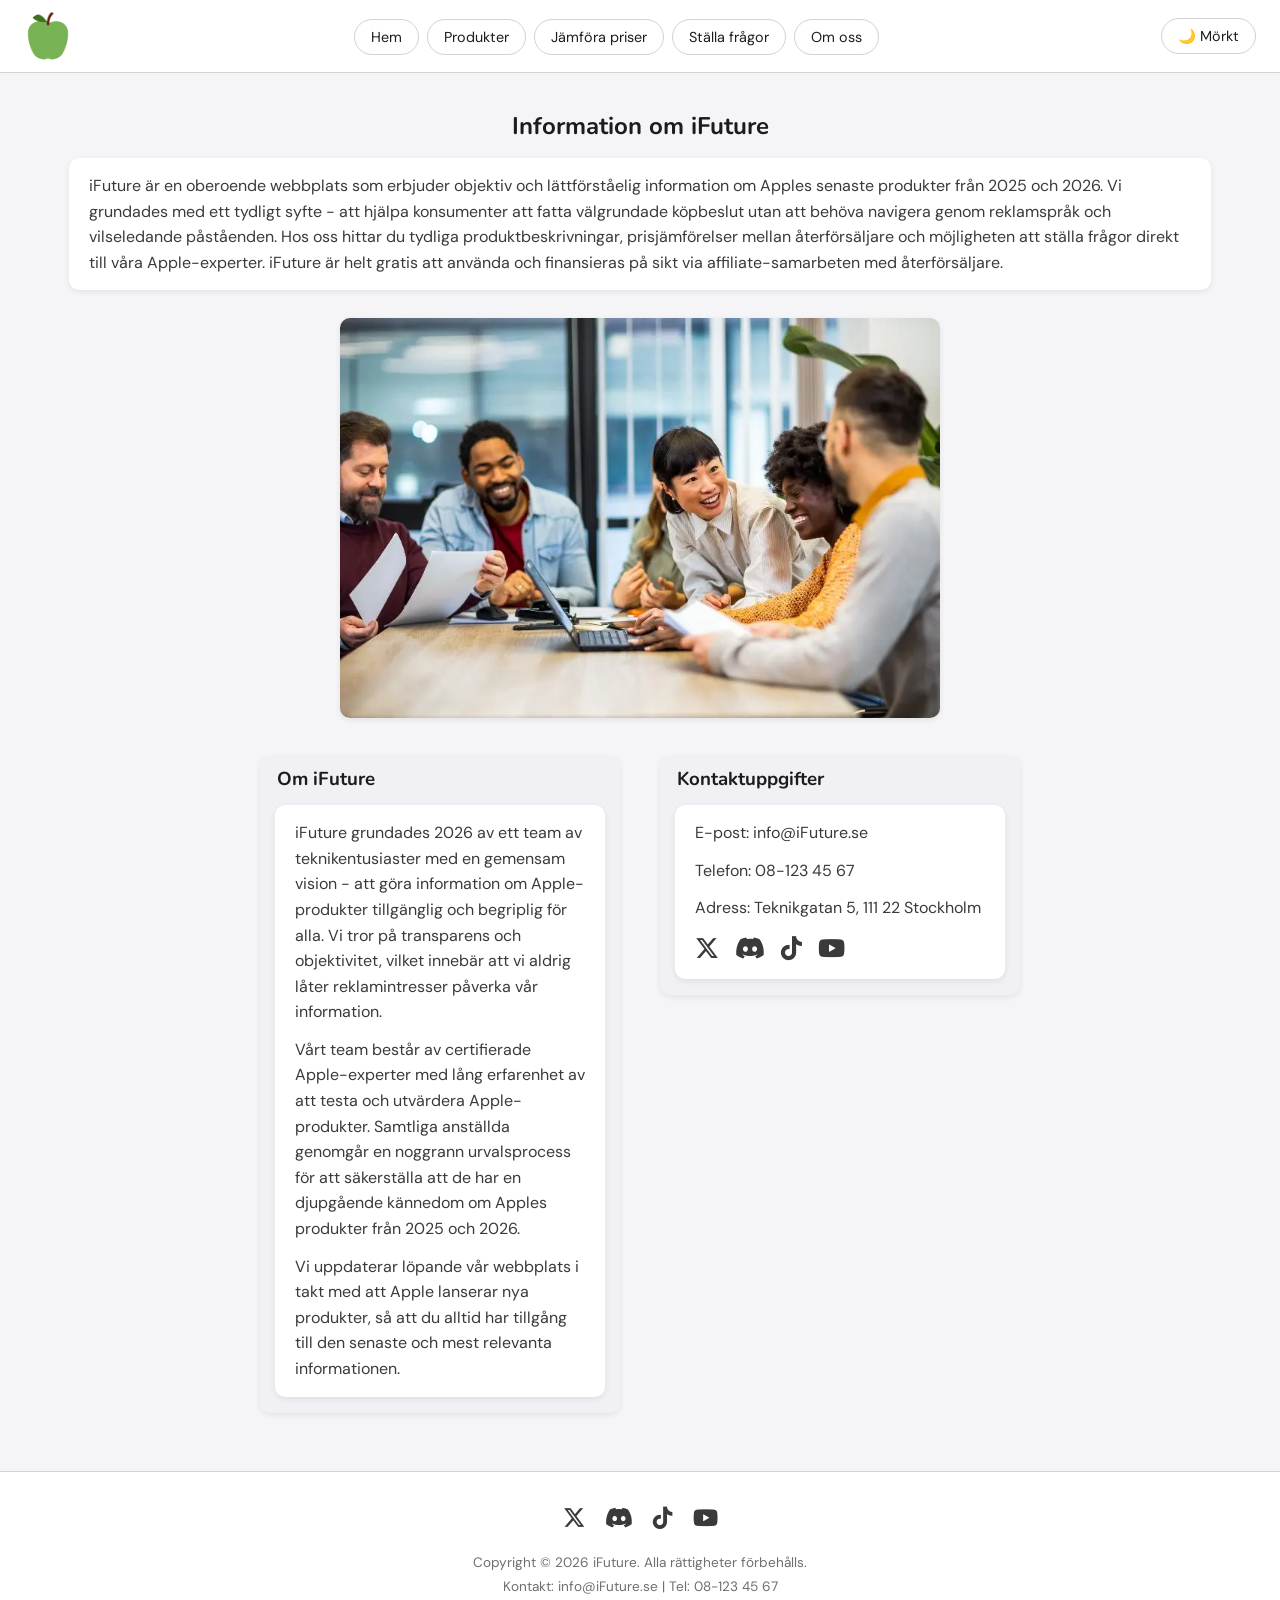
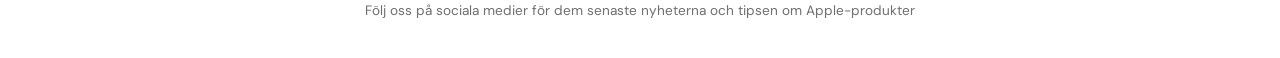
==== about_us.html @ fe4b855a "Add files via upload" ====
<!DOCTYPE html>
<html lang="sv">

<head>
    <!-- Dokumentets teckenkodning -->
    <meta charset="UTF-8">
    <!-- Gör sidan responsiv på olika skärmstorlekar -->
    <meta name="viewport" content="width=device-width, initial-scale=1.0">
    <!-- Titel på webbsidan som visas i webbläsarfliken -->
    <title>Om oss - iFuture</title>
    <!-- Favicon: En liten ikon i webbläsarfliken -->
    <link rel="icon" type="images/x-icon" href="images/profile.png">
    <!-- Google Fonts: Inter, Roboto och Montserrat -->
    <link
        href="https://fonts.googleapis.com/css2?family=Nunito:wght@600;700&family=DM+Sans:wght@400;500;600&display=swap"
        rel="stylesheet">
    <!-- Font Awesome: Ikoner för sociala medier -->
    <link rel="stylesheet" href="https://cdnjs.cloudflare.com/ajax/libs/font-awesome/6.5.0/css/all.min.css">
    <!-- Kopplar in CSS-stilfilen -->
    <link rel="stylesheet" href="css/style.css">
</head>

<body>
    <header>
        <!-- Logotypen är klickbar och leder till startsidan -->
        <a href="index.html" class="logo">
            <img src="images/profile.png" alt="iFuture logotyp - gå till startsidan" width="225" height="225">
        </a>
        <!-- En knapp som tillåter att man kan kan ändra temat på webbsidan från mörk till ljust och tvärtom -->
        <button class="change_color" aria-label="Byt till mörk läge">
            🌙 Mörkt
        </button>
        <!-- Navigationsmeny med länkar till andra webbsidor samt en hamburgermeny för mobilskärmen -->
        <button class="hamburger" aria-label="Öppna meny" aria-expanded="false" aria-controls="nav-menu">
            <span class="hamburger-bar"></span>
            <span class="hamburger-bar"></span>
            <span class="hamburger-bar"></span>
        </button>
        <div class="nav" id="nav-menu">
            <ul>
                <li><a href="index.html" class="button">Hem</a></li>
                <li><a href="products.html" class="button">Produkter</a></li>
                <li><a href="price_matching.html" class="button">Jämföra priser</a></li>
                <li><a href="questions.html" class="button">Ställa frågor</a></li>
                <li><a href="about_us.html" class="button">Om oss</a></li>
            </ul>
        </div>
    </header>
    <main>
        <!-- INFORMATION OM iFUTURE -->
        <section class="info-section">
            <div class="title_2">
                <h2>Information om iFuture</h2>
            </div>
            <div class="fact">
                <p>iFuture är en oberoende webbplats som erbjuder objektiv och lättförståelig information om Apples
                    senaste produkter från 2025 och 2026. Vi grundades med ett tydligt syfte - att hjälpa
                    konsumenter
                    att fatta välgrundade köpbeslut utan att behöva navigera genom reklamspråk och vilseledande
                    påståenden. Hos oss hittar du tydliga produktbeskrivningar, prisjämförelser mellan
                    återförsäljare
                    och möjligheten att ställa frågor direkt till våra Apple-experter. iFuture är helt gratis att
                    använda och finansieras på sikt via affiliate-samarbeten med återförsäljare.
                </p>
            </div>
        </section>

        <!-- BILD PÅ iFUTURE-TEAMET -->
        <section class="team-image-section">
            <img class="team-image" src="images/the_team.webp" alt="iFuture-teamet samlat på kontoret" width="800"
                height="533" loading="lazy" />
        </section>

        <!-- OM iFUTURE OCH KONTAKTUPPGIFTER -->
        <section class="about-contact-section">

            <!-- Om iFuture -->
            <div class="product-item">
                <div class="title_3">
                    <h3>Om iFuture</h3>
                </div>
                <div class="fact">
                    <p>iFuture grundades 2026 av ett team av teknikentusiaster med en gemensam vision - att göra
                        information om Apple-produkter tillgänglig och begriplig för alla. Vi tror på transparens
                        och objektivitet, vilket innebär att vi aldrig låter reklamintresser påverka vår
                        information.
                    </p>
                    <p>Vårt team består av certifierade Apple-experter med lång erfarenhet av att testa och
                        utvärdera Apple-produkter. Samtliga anställda genomgår en noggrann urvalsprocess för att
                        säkerställa att de har en djupgående kännedom om Apples produkter från 2025 och 2026.
                    </p>
                    <p>Vi uppdaterar löpande vår webbplats i takt med att Apple lanserar nya produkter, så att
                        du alltid har tillgång till den senaste och mest relevanta informationen.
                    </p>
                </div>
            </div>

            <!-- Kontaktuppgifter -->
            <div class="product-item">
                <div class="title_3">
                    <h3>Kontaktuppgifter</h3>
                </div>
                <div class="fact">
                    <p>E-post: info@iFuture.se</p>
                    <p>Telefon: 08-123 45 67</p>
                    <p>Adress: Teknikgatan 5, 111 22 Stockholm</p>
                    <!-- Sociala medier-ikoner via Font Awesome, implementeras i vecka 12 med CSS -->
                    <div class="social-icons">
                        <a href="https://x.com/?lang=sv" target="_blank" aria-label="iFuture på X"><i
                                class="fa-brands fa-x-twitter"></i></a>
                        <a href="https://discord.com" target="_blank" aria-label="iFuture på Discord"><i
                                class="fa-brands fa-discord"></i></a>
                        <a href="https://tiktok.com" target="_blank" aria-label="iFuture på TikTok"><i
                                class="fa-brands fa-tiktok"></i></a>
                        <a href="https://youtube.com" target="_blank" aria-label="iFuture på YouTube"><i
                                class="fa-brands fa-youtube"></i></a>
                    </div>
                </div>
            </div>
        </section>
    </main>

    <footer>
        <!-- Ikoner med länkar till IFutures sociala medier plattformar -->
        <div class="footer-social">
            <a href="https://x.com/?lang=sv" target="_blank" aria-label="iFuture på X"><i
                    class="fa-brands fa-x-twitter"></i></a>
            <a href="https://discord.com" target="_blank" aria-label="iFuture på Discord"><i
                    class="fa-brands fa-discord"></i></a>
            <a href="https://tiktok.com" target="_blank" aria-label="iFuture på TikTok"><i
                    class="fa-brands fa-tiktok"></i></a>
            <a href="https://youtube.com" target="_blank" aria-label="iFuture på YouTube"><i
                    class="fa-brands fa-youtube"></i></a>
        </div>
        <!-- Upphovsrättsstämpel och kontaktuppgifter -->
        <p>Copyright © 2026 iFuture. Alla rättigheter förbehålls.</p>
        <p>Kontakt: info@iFuture.se | Tel: 08-123 45 67</p>
        <p>Följ oss på sociala medier för dem senaste nyheterna och tipsen om Apple-produkter</p>
    </footer>

    <!-- Kopplar in JavaScriptet -->
    <script src="js/script.js"></script>
</body>

</html>
---- css/style.css ----
/* ============================================================
   iFuture – style.css
   Webbutveckling 1 | Vecka 12: CSS grunddesign

   TYPSNITT:
   - 'Nunito'  – displaytypsnitt för rubriker (h1–h3)
   - 'DM Sans' – brödtexttypsnitt för all övrig text

   FÄRGER (Apple.com-inspirerade):
   - #f5f5f7  Ljusgrå      – bakgrundsfärg för body och main
   - #ffffff  Vit           – kortbakgrunder, fakta-boxar och header
   - #f0f0f5  Ljusgrå      – alternativ yta för produktkort
   - #1c1c1e  Nästan svart  – primär textfärg
   - #3a3a3c  Mörkgrå       – sekundär textfärg
   - #6e6e73  Grå           – footer-text
   - #d2d2d7  Ljusgrå       – kantlinjer och avdelare
   - #0071e3  Apple-blå     – primärknapp och accentfärg
   ============================================================ */


/* ------------------------------------------------------------
   1. GRUNDSTILAR (Reset och Global)
   ------------------------------------------------------------ */

/* Nollställer alla element i alla webbläsare */
* {
    /* Tar bort standardmarginaler */
    margin: 0;
    /* Tar bort standardpadding */
    padding: 0;
    /* Gör att padding och border ingår i elementets totala bredd/höjd */
    box-sizing: border-box;
}

/* Grundstil för hela webbsidan */
body {
    /* Ljusgrå bakgrundsfärg – Apples standardbakgrund */
    background-color: #f5f5f7;
    /* Nästan svart textfärg */
    color: #1c1c1e;
    /* Brödtexttypsnitt för hela sidan */
    font-family: 'DM Sans', Arial, Helvetica, sans-serif;
}

/* Samtliga rubriker */
h1,
h2,
h3 {
    /* Displaytypsnitt för alla rubriker */
    font-family: 'Nunito', Arial, Helvetica, sans-serif;
}

/* Samtliga stycken */
p {
    /* Brödtexttypsnitt för stycken */
    font-family: 'DM Sans', Arial, Helvetica, sans-serif;
    /* Mörkgrå textfärg */
    color: #3a3a3c;
    /* Radavstånd för god läsbarhet */
    line-height: 1.6;
}

/* Listor – tar bort bullets globalt */
ul {
    /* Tar bort bullets på listor */
    list-style: none;
}

/* Samtliga bilder */
img {
    /* Bilden får aldrig vara bredare än sin behållare */
    max-width: 100%;
    /* Höjden anpassas automatiskt */
    height: auto;
    /* Tar bort oönskat mellanrum under bilder */
    display: block;
}

/* Samtliga länkar */
a {
    /* Mörkgrå textfärg på alla länkar som standard */
    color: #1c1c1e;
    /* Tar bort understrykning på länkar */
    text-decoration: none;
}


/* ------------------------------------------------------------
   2. HEADER
      En horisontell rad: logotyp till vänster,
      nav i mitten och mörkt-knapp till höger.
      Logotypen är klickbar och leder till startsidan.
      .name är dold via CSS men bevarad i HTML.
   ------------------------------------------------------------ */

/* Header-container – en horisontell rad */
header {
    /* Vit bakgrundsfärg */
    background-color: #ffffff;
    /* Subtil grå linje längst ner */
    border-bottom: 1px solid #d2d2d7;
    /* Flexbox för horisontell layout */
    display: flex;
    /* Logotyp till vänster, nav i mitten, knapp till höger */
    justify-content: space-between;
    /* Centrerar innehållet vertikalt */
    align-items: center;
    /* Inre utfyllnad runt hela headern */
    padding: 12px 24px;
}

/* Logotypen – klickbar länk till startsidan */
.logo {
    /* Tar bort länkstil */
    text-decoration: none;
    /* Flexbox för att centrera bilden vertikalt */
    display: flex;
    /* Centrerar vertikalt */
    align-items: center;
    /* Placering i flexbox där 1 innebär att logotypen kommer först */
    order: 1;
}

/* Logotypbilden */
.logo img {
    /* Fast bredd på logotypen */
    width: 48px;
    /* Fast höjd på logotypen */
    height: 48px;
    /* Gör logotypen rund */
    border-radius: 50%;
}

/* Döljer webbplatsnamnet "iFuture" – logotypen räcker */
.name {
    /* Döljer elementet helt utan att ta bort det från HTML */
    display: none;
}

/* Navigationsmeny med alla sidalänkar */
.nav {
    /* Brödtexttypsnitt */
    font-family: 'DM Sans', Arial, Helvetica, sans-serif;
    /* Placering i flexbox där navigationsmenyn kommer efter logotypen, alltså på andra platsen */
    order: 2;
}

/* Lista med navigationslänkar */
.nav ul {
    /* Flexbox för horisontell rad */
    display: flex;
    /* Radbrytning inaktiveras – alla knappar på samma rad */
    flex-wrap: nowrap;
    /* Centrerar länkarna */
    justify-content: center;
    /* Avstånd mellan länkarna */
    gap: 8px;
}

/* Enskilda navigationslänkar – Apple-stil pill-knappar */
.nav a.button {
    /* Brödtexttypsnitt */
    font-family: 'DM Sans', Arial, Helvetica, sans-serif;
    /* Textstorlek */
    font-size: 0.9rem;
    /* Mörkgrå textfärg */
    color: #1c1c1e;
    /* Genomskinlig bakgrund */
    background-color: transparent;
    /* Subtil grå kantlinje */
    border: 1px solid #d2d2d7;
    /* Pill-form */
    border-radius: 980px;
    /* Inre utfyllnad */
    padding: 8px 16px;
    /* Tar bort understrykning */
    text-decoration: none;
    /* Hindrar texten från att radbryta */
    white-space: nowrap;
}

/* Knapp för att byta mellan mörkt och ljust läge */
.change_color {
    /* Brödtexttypsnitt */
    font-family: 'DM Sans', Arial, Helvetica, sans-serif;
    /* Textstorlek */
    font-size: 0.9rem;
    /* Mörkgrå textfärg */
    color: #1c1c1e;
    /* Genomskinlig bakgrund */
    background-color: transparent;
    /* Subtil grå kantlinje */
    border: 1px solid #d2d2d7;
    /* Pill-form */
    border-radius: 980px;
    /* Inre utfyllnad */
    padding: 8px 16px;
    /* Markören ändras till en hand vid hover */
    cursor: pointer;
    /* Hindrar texten från att radbryta */
    white-space: nowrap;
    /* Flexbox-ordning där knappen placeras efter logotypen och navigationsmenyn, alltså på den tredje platsen */
    order: 3;
}


/* ------------------------------------------------------------
   3. MAIN – GEMENSAMMA SEKTIONSSTILAR
   ------------------------------------------------------------ */

/* Huvudinnehållet på alla sidor */
main {
    /* Maxbredd för innehållet */
    max-width: 1200px;
    /* Centrerar main-elementet horisontellt */
    margin: 0 auto;
    /* Inre utfyllnad runt innehållet */
    padding: 32px 24px 48px;
}

/* Sektionsrubrik (h2) */
.title_2 h2 {
    /* Displaytypsnitt */
    font-family: 'Nunito', Arial, Helvetica, sans-serif;
    /* Stor textstorlek */
    font-size: 1.5rem;
    /* Fetstil */
    font-weight: 700;
    /* Nästan svart textfärg */
    color: #1c1c1e;
    /* Centrerad rubrik */
    text-align: center;
    /* Avstånd ovanför rubriken */
    margin-top: 5px;
    /* Avstånd nedanför rubriken */
    margin-bottom: 16px;
}

/* Underrubrik för produktkategorier (h3 i .title_2) */
.title_2 h3 {
    /* Displaytypsnitt */
    font-family: 'Nunito', Arial, Helvetica, sans-serif;
    /* Textstorlek */
    font-size: 1.1rem;
    /* Halvfet stil */
    font-weight: 600;
    /* Mörkgrå textfärg */
    color: #3a3a3c;
    /* Centrerad underrubrik */
    text-align: center;
    /* Avstånd ovanför */
    margin-top: 20px;
    /* Avstånd nedanför */
    margin-bottom: 12px;
}

/* Horisontell avdelare */
.underline {
    /* En subtil grå linje */
    border-bottom: 1px solid #d2d2d7;
    /* Avstånd ovanför linjen */
    margin-top: 10px;
    /* Centrerar linjen */
    margin-left: auto;
    /* Centrerar linjen */
    margin-right: auto;
}

/* Korten i about-contact-sektionen tar lika mycket plats */
.about-contact-section .product-item {
    /* Varje kort tar lika stor del av bredden */
    flex: 1;
}

/* Länkar inuti faktaboxen */
.fact a {
    /* Tar bort standard-understrykningen från länkar */
    text-decoration: none;

    /* Sätter länkens färg till blå */
    color: #0071e3;

    /* Gör det möjligt att positionera pseudo-element relativt till länken */
    position: relative;
}

/* Skapar en animerad underline med ett pseudo-element */
.fact a::after {
    /* Krävs för att pseudo-elementet ska visas */
    content: "";

    /* Positionerar linjen i förhållande till länken */
    position: absolute;

    /* Startar från vänster kant */
    left: 0;

    /* Placerar linjen strax under texten */
    bottom: -2px;

    /* Gör linjen lika bred som texten */
    width: 100%;

    /* Bestämmer linjens tjocklek */
    height: 2px;

    /* Använder samma färg som texten */
    background-color: currentColor;

    /* Börjar med att linjen är osynlig (0 i bredd via skala) */
    transform: scaleX(0);

    /* Animerar förändringen av skalan */
    transition: transform 0.3s ease;

    /* Gör att animationen startar från vänster */
    transform-origin: left;
}

/* När användaren håller musen över länken */
.fact a:hover::after {
    /* Linjen växer till full bredd */
    transform: scaleX(1);
}

/* Tar bort understrykningsanimation från .btn-knappar inuti faktaboxar */
.fact a.btn::after {
    display: none;
}

/* Avstånd mellan stycken i faktaboxar */
.fact p+p {
    /* Avstånd ovanför varje stycke som följer efter ett annat */
    margin-top: 12px;
}

/* Länkar i faktaboxen i dark mode */
body.dark-mode .fact a {
    /* Ändrar färgen till ljusare blå för bättre kontrast */
    color: #4da3ff;
}

/* Fakta-box – informationstext på startsidan */
.fact {
    /* Brödtexttypsnitt */
    font-family: 'DM Sans', Arial, Helvetica, sans-serif;
    /* Mörkgrå textfärg */
    color: #3a3a3c;
    /* Yttre marginal */
    margin: 5px;
    /* Rundade hörn */
    border-radius: 10px;
    /* Inre utfyllnad */
    padding: 15px 20px;
    /* Vit bakgrundsfärg */
    background-color: #ffffff;
    /* En mjuk skugga */
    box-shadow: 0 2px 6px rgba(0, 0, 0, 0.08);
}

/* Rad med produktkort och nyheter via Flexbox */
.products-row {
    /* Flexbox för horisontell layout av korten */
    display: flex;
    /* Avstånd mellan korten */
    gap: 20px;
    /* Centrerar korten horisontellt */
    justify-content: center;
    /* Bryter till ny rad när utrymmet tar slut */
    flex-wrap: wrap;
    /* Jämnar ut höjden på alla kort */
    align-items: stretch;
    /* Maxbredd – tre kort à 360px + marginaler + gap = ca 1180px */
    max-width: 1180px;
    /* Centrerar raden i main */
    margin-left: auto;
    /* Centrerar raden i main */
    margin-right: auto;
}

/* Enskilt produkt- eller nyhetskort – tre per rad på desktop */
.product-item {
    /* Flexbox för vertikal layout inuti kortet */
    display: flex;
    /* Staplar innehållet i kortet vertikalt */
    flex-direction: column;
    /* Växer och krymper lika – grunden för tre per rad */
    flex: 1 1 0;
    /* Minsta bredd – under denna bryts till färre per rad */
    min-width: 280px;
    /* Maxbredd – håller korten lagom breda */
    max-width: 360px;
    /* Yttre marginal runt boxarna */
    margin: 10px;
    /* Rundade hörn */
    border-radius: 10px;
    /* Inre utfyllnad */
    padding: 10px;
    /* Ljusgrå bakgrundsfärg */
    background-color: #f0f0f5;
    /* En mjuk skugga */
    box-shadow: 0 2px 6px rgba(0, 0, 0, 0.08);
}

/* Produktkortsrubrik (h3 i .title_3) */
.title_3 h3 {
    /* Displaytypsnitt */
    font-family: 'Nunito', Arial, Helvetica, sans-serif;
    /* Indrag till vänster */
    margin-left: 7px;
    /* Avstånd nedanför rubriken */
    margin-bottom: 8px;
}

/* Fakta-box inuti produktkortet – beskrivningstext */
.product-item .fact {
    /* Tar tillgänglig höjd – fyller utrymmet i kortet */
    flex: 1;
    /* Avstånd nedanför fakta-boxen till nästa box */
    margin-bottom: 6px;
}

/* Specifikationsbox och fakta-box lika höga via flex på product-item */
.product-item .product-specs {
    /* Litet mellanrum ovanför specifikationsboxen */
    margin-top: 6px;
    /* Tar tillgänglig höjd */
    flex: 1;
}


/* ------------------------------------------------------------
   4. PRODUKTKORT – BILD OCH KNAPPAR
      Bild på egen rad, knappar staplade under.
      Allt inuti .fact-boxen så det hålls ihop.
   ------------------------------------------------------------ */

/* Nedre del av produktkortet: bild ovanför, knappar under */
.product-bottom {
    /* Flexbox för vertikal layout */
    display: flex;
    /* Bild ovanför, knappar under */
    flex-direction: column;
    /* Avstånd mellan bild och knappar */
    gap: 10px;
    /* Tunn grå linje som separerar från beskrivningstexten */
    border-top: 1px solid #d2d2d7;
    /* Avstånd ovanför linjen */
    margin-top: 12px;
    /* Inre utfyllnad ovanför linjen */
    padding-top: 12px;
}

/* Produktbild – tar full bredd inuti boxen */
.product-bottom img {
    /* Full bredd */
    width: 100%;
    /* Fast höjd */
    height: 180px;
    /* Bilden passar inuti utan att beskäras */
    object-fit: contain;
    /* Rundade hörn */
    border-radius: 8px;
    /* Vit bakgrundsfärg bakom bilden */
    background-color: #ffffff;
    /* Inre utfyllnad runt bilden */
    padding: 10px;
}

/* Container för knappar under bilden */
.product-buttons {
    /* Flexbox för vertikalt staplade knappar */
    display: flex;
    /* Staplar knapparna vertikalt */
    flex-direction: column;
    /* Avstånd mellan knapparna */
    gap: 8px;
}

/* Specifikationsbox (Funktioner:) */
.product-specs {
    /* Yttre marginal */
    margin: 5px;
    /* Rundade hörn */
    border-radius: 10px;
    /* Inre utfyllnad */
    padding: 15px 20px;
    /* Vit bakgrundsfärg */
    background-color: #ffffff;
    /* En mjuk skugga */
    box-shadow: 0 2px 6px rgba(0, 0, 0, 0.08);
}

/* Rubriken "Funktioner:" ovanför listan */
.specs-title {
    /* Brödtexttypsnitt */
    font-family: 'DM Sans', Arial, Helvetica, sans-serif;
    /* Halvfet stil */
    font-weight: 600;
    /* Nästan svart textfärg */
    color: #1c1c1e;
    /* Avstånd nedanför rubriken */
    margin-bottom: 8px;
}

/* Specifikationslistan */
.product-specs ul {
    /* Lägger tillbaka bullets */
    list-style: disc;
    /* Indrag till vänster för att bullets ska synas */
    padding-left: 20px;
}

/* Enskilda punkter i specifikationslistan */
.product-specs li {
    /* Brödtexttypsnitt */
    font-family: 'DM Sans', Arial, Helvetica, sans-serif;
    /* Liten textstorlek */
    font-size: 0.88rem;
    /* Mörkgrå textfärg */
    color: #3a3a3c;
    /* Radavstånd */
    line-height: 1.6;
    /* Avstånd nedanför varje punkt */
    margin-bottom: 3px;
}


/* ------------------------------------------------------------
   5. KNAPPAR – APPLE-STIL
      Pill-form, sekundärknapp (outline) och
      primärknapp (fylld blå för Köp hos Apple).
   ------------------------------------------------------------ */

/* Gemensam bas för alla knappar med klassen .btn */
.btn {
    /* Brödtexttypsnitt */
    font-family: 'DM Sans', Arial, Helvetica, sans-serif;
    /* Textstorlek */
    font-size: 0.85rem;
    /* Halvfet stil */
    font-weight: 500;
    /* Inre utfyllnad */
    padding: 9px 16px;
    /* Pill-form */
    border-radius: 980px;
    /* Tar bort understrykning */
    text-decoration: none;
    /* Gör länken till ett block */
    display: block;
    /* Centrerad text */
    text-align: center;
    /* Hindrar texten från att radbryta */
    white-space: nowrap;
    /* Sekundärknapp: outline-stil */
    background-color: transparent;
    /* Apple-blå textfärg */
    color: #0071e3;
    /* Apple-blå kantlinje */
    border: 1px solid #0071e3;
}

/* Primärknapp – "Köp hos Apple" identifieras via target="_blank" */
.btn[target="_blank"] {
    /* Fylld Apple-blå bakgrundsfärg */
    background-color: #0071e3;
    /* Vit textfärg */
    color: #ffffff;
    /* Kantlinje matchar bakgrundsfärgen */
    border: 1px solid #0071e3;
}

/* Emoji-markeringsknapp på nyhetskortet */
.btn-emoji {
    /* Placeras i vänsterkanten av kortet */
    align-self: flex-start;
    /* Brödtexttypsnitt */
    font-family: 'DM Sans', Arial, Helvetica, sans-serif;
    /* Genomskinlig bakgrund */
    background-color: transparent;
    /* Mörkgrå textfärg */
    color: #1c1c1e;
    /* Subtil grå kantlinje */
    border: 1px solid #d2d2d7;
    /* Pill-form */
    border-radius: 980px;
    /* Inre utfyllnad */
    padding: 6px 14px;
    /* Textstorlek */
    font-size: 0.9rem;
    /* Markören ändras till en hand */
    cursor: pointer;
}


/* ------------------------------------------------------------
   6. index.html – STARTSIDAN
   ------------------------------------------------------------ */

/* Informationssektionen */
.info-section {
    /* Avstånd nedanför sektionen */
    margin-bottom: 28px;
}

/* Nyhetssektionen */
.news-section {
    /* Avstånd nedanför sektionen */
    margin-bottom: 28px;
}

/* Rekommenderade produkter-sektionen */
.products-section {
    /* Avstånd nedanför sektionen */
    margin-bottom: 28px;
}


/* ------------------------------------------------------------
   7. products.html – PRODUKTSIDAN
   ------------------------------------------------------------ */

/* Container för sökfältet */
.search-section {
    /* Centrerar sökfältet */
    text-align: center;
    /* Avstånd nedanför sökfältet */
    margin-bottom: 24px;
}

/* Sökfältet */
.search-input {
    /* Brödtexttypsnitt */
    font-family: 'DM Sans', Arial, Helvetica, sans-serif;
    /* Textstorlek */
    font-size: 0.95rem;
    /* Nästan svart textfärg */
    color: #1c1c1e;
    /* Vit bakgrundsfärg */
    background-color: #ffffff;
    /* Subtil grå kantlinje */
    border: 1px solid #d2d2d7;
    /* Pill-form */
    border-radius: 999px;
    /* Inre utfyllnad */
    padding: 10px 20px;
    /* Full bredd upp till maxbredden */
    width: 100%;
    /* Maxbredd */
    max-width: 600px;
    /* En mjuk skugga */
    box-shadow: 0 2px 4px rgba(0, 0, 0, 0.06);
}


/* ------------------------------------------------------------
   8. price_matching.html – JÄMFÖRA PRISER-SIDAN
      Innehåll implementeras i vecka 17 med JavaScript.
   ------------------------------------------------------------ */

/* Container för sektionen */
.price_matching-section {
    /* Avstånd nedanför sektionen */
    margin-bottom: 28px;
}

/* ============================================================
   TILLÄGG TILL style.css – Sektion 8: price_matching.html
   Klistra in detta block under den befintliga kommentaren
   "8. price_matching.html – JÄMFÖRA PRISER-SIDAN"
   ============================================================ */


/* ------------------------------------------------------------
   8. price_matching.html – JÄMFÖRA PRISER-SIDAN
   ------------------------------------------------------------ */

/* Container för sektionen */
.price_matching-section {
    /* Avstånd nedanför sektionen */
    margin-bottom: 28px;
}

/* Beskrivningstext ovanför sökfältet */
.pm-description {
    /* Maxbredd för läsbarhet */
    max-width: 700px;
    /* Centrerar texten horisontellt */
    margin-left: auto;
    margin-right: auto;
    /* Avstånd nedanför */
    margin-bottom: 28px;
    /* Centrerar texten */
    text-align: center;
}

/* Sökfält-sektionen för prisjämförelsewebbsidan */
.pm-search-section {
    /* Avstånd nedanför sökfältet */
    margin-bottom: 32px;
    /* Centrerar innehållet */
    text-align: center;
    /* Positionering för dropdown */
    position: relative;
}

/* Wrapper för sökfält + sökknapp */
.pm-search-wrapper {
    /* Flexbox för horisontell layout */
    display: inline-flex;
    /* Centrerar innehållet vertikalt */
    align-items: center;
    /* Maxbredd */
    max-width: 640px;
    /* Full bredd upp till maxbredden */
    width: 100%;
    /* En mjuk skugga */
    box-shadow: 0 2px 8px rgba(0, 0, 0, 0.08);
    /* Pill-form runt hela wrappern */
    border-radius: 980px;
    /* Vit bakgrundsfärg */
    background-color: #ffffff;
    /* Subtil grå kantlinje */
    border: 1px solid #d2d2d7;
    /* Animerar kantlinje vid fokus */
    transition: border-color 0.2s, box-shadow 0.2s;
}

/* Fokusring när sökfältet är aktivt */
.pm-search-wrapper:focus-within {
    /* Apple-blå kantlinje vid fokus */
    border-color: #0071e3;
    /* Blå glöd vid fokus */
    box-shadow: 0 0 0 3px rgba(0, 113, 227, 0.2);
}

/* Sökfältet inuti wrappern */
.pm-search-input {
    /* Tar upp allt tillgängligt utrymme */
    flex: 1;
    /* Tar bort kantlinjen – wrappern har kantlinjen */
    border: none;
    /* Genomskinlig bakgrund */
    background-color: transparent;
    /* Inre utfyllnad */
    padding: 12px 20px;
    /* Brödtexttypsnitt */
    font-family: 'DM Sans', Arial, Helvetica, sans-serif;
    /* Textstorlek */
    font-size: 0.95rem;
    /* Nästan svart textfärg */
    color: #1c1c1e;
    /* Tar bort fokusring – wrappern hanterar det */
    outline: none;
    /* Pill-form på vänster sida */
    border-radius: 980px 0 0 980px;
}

/* Sökknappen inuti wrappern */
.pm-search-btn {
    /* Brödtexttypsnitt */
    font-family: 'DM Sans', Arial, Helvetica, sans-serif;
    /* Textstorlek */
    font-size: 0.9rem;
    /* Halvfet stil */
    font-weight: 600;
    /* Vit textfärg */
    color: #ffffff;
    /* Apple-blå bakgrundsfärg */
    background-color: #0071e3;
    /* Tar bort standardkantlinjen på knappar */
    border: none;
    /* Pill-form på höger sida */
    border-radius: 0 980px 980px 0;
    /* Inre utfyllnad */
    padding: 12px 20px;
    /* Markören ändras till en hand */
    cursor: pointer;
    /* Hindrar texten från att radbryta */
    white-space: nowrap;
    /* Animerar bakgrundsfärgen */
    transition: background-color 0.2s;
    /* Avstånd mellan ikon och text */
    gap: 6px;
    /* Flexbox för ikon + text */
    display: flex;
    align-items: center;
    /* Hindrar knappen från att krympas ihop av sökfältet */
    flex-shrink: 0;
}

/* Sökknappen vid hover */
.pm-search-btn:hover {
    /* Mörkare blå vid hover */
    background-color: #005cbf;
}

/* Autocomplete-dropdown */
.pm-suggestions {
    /* Positioneras under sökfältet */
    position: absolute;
    /* Placeras direkt under sökfältet */
    top: calc(100% + 6px);
    /* Centreras horisontellt */
    left: 50%;
    transform: translateX(-50%);
    /* Samma bredd som sökfältet */
    width: 100%;
    /* Maxbredd */
    max-width: 640px;
    /* Vit bakgrundsfärg */
    background-color: #ffffff;
    /* Subtil grå kantlinje */
    border: 1px solid #d2d2d7;
    /* Rundade hörn */
    border-radius: 12px;
    /* En mjuk skugga */
    box-shadow: 0 4px 16px rgba(0, 0, 0, 0.12);
    /* Tar bort bullets */
    list-style: none;
    /* Inre utfyllnad */
    padding: 6px 0;
    /* Placeras ovanpå annat innehåll */
    z-index: 100;
    /* Maxhöjd för scrollbarhet */
    max-height: 280px;
    /* Scrollning om listan är lång */
    overflow-y: auto;
    /* Tar bort standardmarginalen på listor */
    margin: 0;
}

/* Enskilda autocomplete-förslag */
.pm-suggestions li {
    /* Inre utfyllnad */
    padding: 10px 16px;
    /* Brödtexttypsnitt */
    font-family: 'DM Sans', Arial, Helvetica, sans-serif;
    /* Textstorlek */
    font-size: 0.95rem;
    /* Mörkgrå textfärg */
    color: #1c1c1e;
    /* Markören ändras till en hand */
    cursor: pointer;
    /* Animerar bakgrundsfärgen */
    transition: background-color 0.15s;
    /* Texten vänsterjusterad */
    text-align: left;
}

/* Förslag vid hover eller tangentbordsnavigering */
.pm-suggestions li:hover,
.pm-suggestion--active {
    /* Ljusblå bakgrundsfärg */
    background-color: #e8f0fd;
    /* Apple-blå textfärg */
    color: #0071e3;
}


/* ------------------------------------------------------------
   LADDNINGSINDIKATOR
   ------------------------------------------------------------ */

/* Laddningsindikatorns container */
.pm-loading {
    /* Centrerar innehållet */
    text-align: center;
    /* Avstånd ovanför */
    margin-top: 24px;
    /* Flexbox för vertikal layout */
    display: flex;
    /* Staplar spinner och text vertikalt */
    flex-direction: column;
    /* Centrerar innehållet */
    align-items: center;
    /* Avstånd mellan spinner och text */
    gap: 12px;
}

/* Döljer laddningsindikatorn när hidden-attributet är satt.
   Behövs eftersom display: flex annars åsidosätter hidden. */
.pm-loading[hidden] {
    display: none;
}

/* Laddningstext */
.pm-loading p {
    /* Mörkgrå textfärg */
    color: #6e6e73;
    /* Textstorlek */
    font-size: 0.95rem;
}

/* Snurrande spinner */
.pm-spinner {
    /* Bredd */
    width: 36px;
    /* Höjd */
    height: 36px;
    /* Rund form */
    border-radius: 50%;
    /* Ljusgrå cirkel med Apple-blå segment */
    border: 3px solid #d2d2d7;
    border-top-color: #0071e3;
    /* Spinner-animation */
    animation: pm-spin 0.8s linear infinite;
    /* Gör det till ett blockelement */
    display: block;
}

/* Nyckelbilder för spinner-animationen */
@keyframes pm-spin {
    to {
        transform: rotate(360deg);
    }
}


/* ------------------------------------------------------------
   FELMEDDELANDE
   ------------------------------------------------------------ */

/* Felmeddelande-container */
.pm-error {
    /* Avstånd ovanför */
    margin-top: 24px;
    /* Maxbredd */
    max-width: 640px;
    /* Centreras horisontellt */
    margin-left: auto;
    margin-right: auto;
    /* Ljusröd bakgrundsfärg */
    background-color: #fff5f5;
    /* Röd kantlinje */
    border: 1px solid #fc8181;
    /* Rundade hörn */
    border-radius: 12px;
    /* Inre utfyllnad */
    padding: 16px 20px;
    /* Centrerar texten */
    text-align: center;
}

/* Felmeddelande-texten */
.pm-error p {
    /* Röd textfärg */
    color: #c53030;
    /* Textstorlek */
    font-size: 0.95rem;
}


/* ------------------------------------------------------------
   RESULTATSEKTIONEN – RUBRIK OCH META
   ------------------------------------------------------------ */

/* Resultat-container */
#pm-result-content {
    /* Avstånd ovanför */
    margin-top: 16px;
}

/* Rubrik och metainfo-container */
.pm-result-header {
    /* Centrerad text */
    text-align: center;
    /* Avstånd nedanför */
    margin-bottom: 20px;
}

/* Produktrubrik i resultatsektion */
.pm-result-header h3 {
    /* Displaytypsnitt */
    font-family: 'Nunito', Arial, Helvetica, sans-serif;
    /* Textstorlek */
    font-size: 1.4rem;
    /* Fetstil */
    font-weight: 700;
    /* Nästan svart textfärg */
    color: #1c1c1e;
    /* Avstånd nedanför */
    margin-bottom: 4px;
}

/* Metainformation under produktrubriken */
.pm-result-meta {
    /* Grå textfärg */
    color: #6e6e73;
    /* Liten textstorlek */
    font-size: 0.88rem;
}


/* ------------------------------------------------------------
   PRISTABELL
   ------------------------------------------------------------ */

/* Wrapper för att möjliggöra horisontell scroll på liten skärm */
.pm-table-wrapper {
    /* Horisontell scroll om tabellen är för bred */
    overflow-x: auto;
    /* Mjuka rundade hörn */
    border-radius: 12px;
    /* En mjuk skugga */
    box-shadow: 0 2px 8px rgba(0, 0, 0, 0.08);
}

/* Pristabell */
.pm-table {
    /* Full bredd */
    width: 100%;
    /* Tar bort dubbelkantlinjer */
    border-collapse: collapse;
    /* Brödtexttypsnitt */
    font-family: 'DM Sans', Arial, Helvetica, sans-serif;
    /* Textstorlek */
    font-size: 0.92rem;
    /* Vit bakgrundsfärg */
    background-color: #ffffff;
    /* Mjuka rundade hörn */
    border-radius: 12px;
    /* Döljer hörnen på thead */
    overflow: hidden;
}

/* Tabellhuvud */
.pm-table thead tr {
    /* Apple-blå bakgrundsfärg */
    background-color: #0071e3;
}

/* Tabellhuvud-celler */
.pm-table thead th {
    /* Inre utfyllnad */
    padding: 12px 16px;
    /* Vit textfärg */
    color: #ffffff;
    /* Halvfet stil */
    font-weight: 600;
    /* Vänsterjusterad text */
    text-align: left;
    /* Displaytypsnitt */
    font-family: 'Nunito', Arial, Helvetica, sans-serif;
    /* Textstorlek */
    font-size: 0.9rem;
}

/* Tabellceller */
.pm-table tbody td {
    /* Inre utfyllnad */
    padding: 12px 16px;
    /* Subtil grå avdelare */
    border-bottom: 1px solid #f0f0f5;
    /* Mörkgrå textfärg */
    color: #3a3a3c;
    /* Centrerar innehållet vertikalt */
    vertical-align: middle;
}

/* Sista raden har ingen avdelare */
.pm-table tbody tr:last-child td {
    /* Tar bort kantlinjen på sista raden */
    border-bottom: none;
}

/* Varannan rad med alternativ bakgrundsfärg */
.pm-table tbody tr:nth-child(even) {
    /* Ljusgrå bakgrundsfärg */
    background-color: #f9f9fb;
}

/* Hover-effekt på tabellrader */
.pm-table tbody tr:hover {
    /* Ljusblå bakgrundsfärg vid hover */
    background-color: #e8f0fd;
    /* Smidig övergång */
    transition: background-color 0.15s;
}

/* Billigaste raden – framhävd med guld-bakgrund */
.pm-row--cheapest {
    /* Ljusgul bakgrundsfärg */
    background-color: #fffbeb !important;
}

/* Billigaste raden vid hover */
.pm-row--cheapest:hover {
    /* Något mörkare gul vid hover */
    background-color: #fef3c7 !important;
}

/* Rank-cell */
.pm-rank {
    /* Textstorlek för medaljemoji */
    font-size: 1.1rem;
    /* Centrerar emojin */
    display: inline-block;
}

/* Butiksnamn */
.pm-store-name {
    /* Halvfet stil */
    font-weight: 600;
    /* Nästan svart textfärg */
    color: #1c1c1e;
}

/* Priset i tabellen */
.pm-price {
    /* Halvfet stil */
    font-weight: 600;
    /* Nästan svart textfärg */
    color: #1c1c1e;
    /* Hindrar texten från att radbryta */
    white-space: nowrap;
}

/* Länkknapp till butiken */
.pm-store-link {
    /* Tar bort block-displayen – tabellcellen hanterar layouten */
    display: inline-flex;
    /* Centrerar ikon och text */
    align-items: center;
    /* Avstånd mellan text och ikon */
    gap: 6px;
    /* Hindrar texten från att radbryta */
    white-space: nowrap;
    /* Mindre textstorlek */
    font-size: 0.85rem;
}


/* ------------------------------------------------------------
   LAGERSTATUS-BADGE
   ------------------------------------------------------------ */

/* Gemensam bas för lagerstatus-badge */
.pm-badge {
    /* Inline-block för att se ut som en bricka */
    display: inline-block;
    /* Inre utfyllnad */
    padding: 3px 10px;
    /* Pill-form */
    border-radius: 980px;
    /* Liten textstorlek */
    font-size: 0.8rem;
    /* Halvfet stil */
    font-weight: 600;
    /* Hindrar texten från att radbryta */
    white-space: nowrap;
}

/* Grön badge: i lager */
.pm-badge--in-stock {
    /* Ljusgrön bakgrundsfärg */
    background-color: #f0fff4;
    /* Grön textfärg */
    color: #276749;
    /* Grön kantlinje */
    border: 1px solid #9ae6b4;
}

/* Röd badge: ej i lager */
.pm-badge--out-of-stock {
    /* Ljusröd bakgrundsfärg */
    background-color: #fff5f5;
    /* Röd textfärg */
    color: #c53030;
    /* Röd kantlinje */
    border: 1px solid #fc8181;
}


/* ------------------------------------------------------------
   ANSVARSFRISKRIVNING UNDER TABELLEN
   ------------------------------------------------------------ */

/* Ansvarsfriskrivning */
.pm-disclaimer {
    /* Grå textfärg */
    color: #6e6e73;
    /* Liten textstorlek */
    font-size: 0.82rem;
    /* Centrerad text */
    text-align: center;
    /* Avstånd ovanför */
    margin-top: 16px;
}


/* ------------------------------------------------------------
   HJÄLPKLASS: visuellt dold men läsbar av skärmläsare
   ------------------------------------------------------------ */

/* Döljer text visuellt men behåller den för skärmläsare */
.sr-only {
    /* Tar bort elementet från det visuella flödet */
    position: absolute;
    /* Gör elementet 1px brett */
    width: 1px;
    /* Gör elementet 1px högt */
    height: 1px;
    /* Tar bort eventuell padding */
    padding: 0;
    /* Tar bort eventuell marginal */
    margin: -1px;
    /* Döljer innehåll som flödar utanför */
    overflow: hidden;
    /* Beskär innehållet */
    clip: rect(0, 0, 0, 0);
    /* Förhindrar radbrytning */
    white-space: nowrap;
    /* Tar bort elementet ur layoutflödet */
    border-width: 0;
}


/* ------------------------------------------------------------
   DARK MODE – prisjämförelsewebbsidan
   ------------------------------------------------------------ */

/* Sökfält-wrapper i mörkt läge */
body.dark-mode .pm-search-wrapper {
    /* Mörk bakgrundsfärg */
    background-color: #2c2c2e;
    /* Mörkgrå kantlinje */
    border-color: #3a3a3c;
}

/* Sökfält i mörkt läge */
body.dark-mode .pm-search-input {
    /* Vit textfärg */
    color: #f5f5f7;
}

/* Placeholder-text i mörkt läge */
body.dark-mode .pm-search-input::placeholder {
    /* Grå placeholder-text */
    color: #6e6e73;
}

/* Autocomplete-dropdown i mörkt läge */
body.dark-mode .pm-suggestions {
    /* Mörk bakgrundsfärg */
    background-color: #2c2c2e;
    /* Mörkgrå kantlinje */
    border-color: #3a3a3c;
}

/* Autocomplete-förslag i mörkt läge */
body.dark-mode .pm-suggestions li {
    /* Ljus textfärg */
    color: #f5f5f7;
}

/* Hover/aktivt förslag i mörkt läge */
body.dark-mode .pm-suggestions li:hover,
body.dark-mode .pm-suggestion--active {
    /* Mörkblå bakgrundsfärg */
    background-color: #1c3a5e;
    /* Ljusblå textfärg */
    color: #4da3ff;
}

/* Pristabell i mörkt läge */
body.dark-mode .pm-table {
    /* Mörk bakgrundsfärg */
    background-color: #2c2c2e;
}

/* Tabellceller i mörkt läge */
body.dark-mode .pm-table tbody td {
    /* Mörkgrå avdelare */
    border-bottom-color: #3a3a3c;
    /* Ljus textfärg */
    color: #f5f5f7;
}

/* Varannan rad i mörkt läge */
body.dark-mode .pm-table tbody tr:nth-child(even) {
    /* Något mörkare bakgrundsfärg */
    background-color: #1c1c1e;
}

/* Hover-effekt i mörkt läge */
body.dark-mode .pm-table tbody tr:hover {
    /* Mörkblå bakgrundsfärg */
    background-color: #1c3a5e;
}

/* Billigaste raden i mörkt läge */
body.dark-mode .pm-row--cheapest {
    /* Mörkgul bakgrundsfärg */
    background-color: #2d2600 !important;
}

/* Butiksnamn i mörkt läge */
body.dark-mode .pm-store-name {
    /* Ljus textfärg */
    color: #f5f5f7;
}

/* Pris i mörkt läge */
body.dark-mode .pm-price {
    /* Ljus textfärg */
    color: #f5f5f7;
}

/* Produktrubrik i mörkt läge */
body.dark-mode .pm-result-header h3 {
    /* Ljus textfärg */
    color: #f5f5f7;
}

/* Felmeddelande i mörkt läge */
body.dark-mode .pm-error {
    /* Mörkröd bakgrundsfärg */
    background-color: #2d1515;
    /* Mörkröd kantlinje */
    border-color: #c53030;
}

/* Felmeddelande-text i mörkt läge */
body.dark-mode .pm-error p {
    /* Ljus röd textfärg */
    color: #fc8181;
}

/* ------------------------------------------------------------
   9. questions.html – STÄLLA FRÅGOR-SIDAN
      Formuläret byggs och stilas i vecka 16.
   ------------------------------------------------------------ */

/* Huvudrubrik ovanför formuläret */
.title-2 {
    /* Centrerar rubriktexten */
    text-align: center;
    /* Avstånd nedanför rubriken */
    margin-bottom: 1.5rem;
}

/* Centrerar formuläret och begränsar bredden */
.form-wrapper {
    /* Anger en maximal bredd så formuläret inte blir för brett på stora skärmar */
    max-width: 740px;
    /* Centrerar formuläret automatiskt horisontellt, med avstånd nedtill */
    margin: 0 auto 3rem auto;
    /* Ger luft på sidorna så formuläret inte trycks mot kanten */
    padding: 0 1rem;
}

/* Yttre ruta som håller ihop hela formuläret */
.form-outer-box {
    /* Subtil grå kantlinje runt hela formulärboxen */
    border: 2px solid #d2d2d7;
    /* Rundade hörn på den yttre rutan */
    border-radius: 16px;
    /* Inre utfyllnad runt innehållet */
    padding: 2rem;
    /* Ljusgrå bakgrundsfärg på den yttre rutan */
    background-color: #f9f9f9;
    /* En svag skugga under rutan för djupkänsla */
    box-shadow: 0 2px 12px rgba(0, 0, 0, 0.06);
}

/* Staplar de tre sektionerna vertikalt med mellanrum */
.question-form {
    /* Flexbox för vertikal layout */
    display: flex;
    /* Staplar sektionerna ovanpå varandra */
    flex-direction: column;
    /* Avstånd mellan varje sektion */
    gap: 2rem;
}

/* Varje inre sektion i formuläret */
.form-fieldset {
    /* Subtil grå kantlinje runt varje sektion */
    border: 2px solid #d2d2d7;
    /* Rundade hörn på varje sektion */
    border-radius: 12px;
    /* Inre utfyllnad runt sektionens innehåll */
    padding: 1.5rem 1.5rem 1rem 1.5rem;
    /* Flexbox för vertikal layout */
    display: flex;
    /* Staplar fälten ovanpå varandra */
    flex-direction: column;
    /* Avstånd mellan varje fält */
    gap: 1.25rem;
}

/* Rubrik på varje sektion */
.form-fieldset>legend {
    /* Displaytypsnitt för rubriken */
    font-family: 'Nunito', Arial, Helvetica, sans-serif;
    /* Fetstil */
    font-weight: 700;
    /* Textstorlek */
    font-size: 1.1rem;
    /* Inre utfyllnad på sidorna så texten inte trycks mot kantlinjen */
    padding: 0 0.5rem;
    /* Nästan svart textfärg */
    color: #1c1c1e;
}

/* Kön-sektionen inuti ett fält – tar bort dubbel kantlinje */
.radio-fieldset {
    /* Tar bort standardkantlinjen på fieldset */
    border: none;
    /* Tar bort standardpadding på fieldset */
    padding: 0;
    /* Tar bort standardmarginal på fieldset */
    margin: 0;
}

/* Rubrik på kön-sektionen */
.radio-fieldset>legend {
    /* Brödtexttypsnitt */
    font-family: 'DM Sans', Arial, Helvetica, sans-serif;
    /* Halvfet stil */
    font-weight: 600;
    /* Textstorlek */
    font-size: 0.95rem;
    /* Mörkgrå textfärg */
    color: #3a3a3c;
    /* Avstånd nedanför rubriken */
    margin-bottom: 0.5rem;
    /* Tar bort standardpadding */
    padding: 0;
}

/* En rad med label och fält */
.form-group {
    /* Flexbox för vertikal layout */
    display: flex;
    /* Staplar label och fält ovanpå varandra */
    flex-direction: column;
    /* Avstånd mellan label och fält */
    gap: 0.4rem;
}

/* Lägger förnamn/efternamn och e-post/telefon bredvid varandra */
.form-row {
    /* Använder flexbox för att placera fälten i rad */
    display: flex;
    /* Lika stort mellanrum mellan kolumnerna */
    gap: 1.5rem;
}

/* Varje fältgrupp i en rad tar lika mycket plats */
.form-row .form-group {
    /* Båda kolumnerna växer lika mycket */
    flex: 1;
}

/* Labeltext ovanför varje fält */
.form-group>label {
    /* Brödtexttypsnitt */
    font-family: 'DM Sans', Arial, Helvetica, sans-serif;
    /* Halvfet stil */
    font-weight: 600;
    /* Textstorlek */
    font-size: 0.95rem;
    /* Mörkgrå textfärg */
    color: #3a3a3c;
}

/* Röd asterisk för obligatoriska fält */
.required-star {
    /* Röd färg på asterisken */
    color: #e53e3e;
    /* Lite avstånd till vänster om asterisken */
    margin-left: 2px;
}

/* Alla textfält, e-postfält, telefonfält, dropdown och textarea */
.question-form input[type="text"],
.question-form input[type="email"],
.question-form input[type="tel"],
.question-form select,
.question-form textarea {
    /* Brödtexttypsnitt */
    font-family: 'DM Sans', Arial, Helvetica, sans-serif;
    /* Textstorlek */
    font-size: 1rem;
    /* Inre utfyllnad i fälten */
    padding: 0.65rem 0.9rem;
    /* Subtil grå kantlinje */
    border: 2px solid #d2d2d7;
    /* Rundade hörn */
    border-radius: 8px;
    /* Vit bakgrundsfärg */
    background-color: #ffffff;
    /* Mörkgrå textfärg */
    color: #1c1c1e;
    /* Animerar kantlinje och skugga vid fokus */
    transition: border-color 0.2s, box-shadow 0.2s;
    /* Tar full bredd av sin behållare */
    width: 100%;
    /* Gör att padding och border ingår i bredden */
    box-sizing: border-box;
}

/* Fokusring när användaren navigerar med tangentbordet */
.question-form input[type="text"]:focus,
.question-form input[type="email"]:focus,
.question-form input[type="tel"]:focus,
.question-form select:focus,
.question-form textarea:focus {
    /* Tar bort webbläsarens standardfokusring */
    outline: none;
    /* Apple-blå kantlinje vid fokus */
    border-color: #0071e3;
    /* Blå glöd runt fältet vid fokus */
    box-shadow: 0 0 0 3px rgba(0, 113, 227, 0.25);
}

/* Röd kantlinje när ett fält är ogiltigt och berört */
.question-form input:invalid:not(:placeholder-shown),
.question-form select:invalid:focus,
.question-form textarea:invalid:not(:placeholder-shown) {
    /* Röd kantlinje för ogiltigt fält */
    border-color: #e53e3e;
}

/* Grön kantlinje när ett fält är giltigt och ifyllt */
.question-form input:valid:not(:placeholder-shown),
.question-form textarea:valid:not(:placeholder-shown) {
    /* Grön kantlinje för giltigt fält */
    border-color: #38a169;
}

/* Textarea för fritext */
.question-form textarea {
    /* Tillåter endast vertikal storleksändring */
    resize: vertical;
    /* Minsta höjd på textarea */
    min-height: 140px;
}

/* Radioknapparna staplas vertikalt */
.radio-group {
    /* Flexbox för vertikal layout */
    display: flex;
    /* Staplar radioknapparna ovanpå varandra */
    flex-direction: column;
    /* Avstånd mellan radioknapparna */
    gap: 0.5rem;
}

/* En enskild radioknapp med tillhörande text */
.radio-label {
    /* Flexbox för horisontell layout */
    display: flex;
    /* Centrerar radioknappen och texten vertikalt */
    align-items: center;
    /* Avstånd mellan radioknappen och texten */
    gap: 0.5rem;
    /* Brödtexttypsnitt */
    font-family: 'DM Sans', Arial, Helvetica, sans-serif;
    /* Textstorlek */
    font-size: 0.95rem;
    /* Mörkgrå textfärg */
    color: #3a3a3c;
    /* Markören ändras till en hand vid hover */
    cursor: pointer;
}

/* Fokusring på radioknapp vid tangentbordsnavigering */
.radio-label input[type="radio"]:focus-visible {
    /* Blå fokusring */
    outline: 3px solid #0071e3;
    /* Avstånd mellan knappen och fokusringen */
    outline-offset: 2px;
}

/* Liten ledtext under ett fält */
.form-hint {
    /* Liten textstorlek */
    font-size: 0.82rem;
    /* Grå textfärg */
    color: #6e6e73;
    /* Brödtexttypsnitt */
    font-family: 'DM Sans', Arial, Helvetica, sans-serif;
}

/* Felmeddelande under ett fält */
.form-error {
    /* Liten textstorlek */
    font-size: 0.85rem;
    /* Röd textfärg */
    color: #e53e3e;
    /* Brödtexttypsnitt */
    font-family: 'DM Sans', Arial, Helvetica, sans-serif;
    /* Reserverar utrymme så layouten inte hoppar när text visas */
    min-height: 1.1em;
}

/* Förklaring för obligatoriska fält längst ner */
.required-note {
    /* Brödtexttypsnitt */
    font-family: 'DM Sans', Arial, Helvetica, sans-serif;
    /* Liten textstorlek */
    font-size: 0.88rem;
    /* Grå textfärg */
    color: #6e6e73;
    /* Tar bort standardmarginal */
    margin: 0;
}

/* Villkorstext i formuläret */
.terms-text {
    /* Lite mindre textstorlek än brödtexten */
    font-size: 0.9rem;
    /* Grå textfärg för att inte ta för mycket fokus */
    color: #555;
    /* Avstånd nedanför texten */
    margin-bottom: 0.5rem;
    /* Radavstånd för bättre läsbarhet */
    line-height: 1.5;
}

/* Rad med skicka- och nollställ-knappar */
.form-buttons {
    /* Flexbox för horisontell layout */
    display: flex;
    /* Avstånd mellan knapparna */
    gap: 1rem;
    /* Tillåter radbrytning om skärmen är smal */
    flex-wrap: wrap;
}

/* Fokusring på villkorscheckboxen vid tangentbordsnavigering */
.radio-label input[type="checkbox"]:focus-visible {
    /* Blå fokusring */
    outline: 3px solid #0071e3;
    /* Avstånd mellan checkboxen och fokusringen */
    outline-offset: 2px;
}

/* Skicka-knapp */
.btn-submit {
    /* Apple-blå bakgrundsfärg */
    background-color: #0071e3;
    /* Vit textfärg */
    color: #ffffff;
    /* Displaytypsnitt */
    font-family: 'Nunito', Arial, Helvetica, sans-serif;
    /* Fetstil */
    font-weight: 700;
    /* Textstorlek */
    font-size: 1rem;
    /* Inre utfyllnad */
    padding: 0.7rem 1.8rem;
    /* Tar bort standardkantlinje */
    border: none;
    /* Rundade hörn */
    border-radius: 8px;
    /* Markören ändras till en hand vid hover */
    cursor: pointer;
    /* Animerar bakgrundsfärg och skalning */
    transition: background-color 0.2s, transform 0.1s;
}

/* Skicka-knappen vid hover */
.btn-submit:hover {
    /* Mörkare blå vid hover */
    background-color: #0060c7;
}

/* Skicka-knappen vid klick */
.btn-submit:active {
    /* Krymper knappen något vid klick */
    transform: scale(0.98);
}

/* Fokusring på skicka-knappen vid tangentbordsnavigering */
.btn-submit:focus-visible {
    /* Blå fokusring */
    outline: 3px solid #0071e3;
    /* Avstånd mellan knappen och fokusringen */
    outline-offset: 3px;
}

/* Nollställ-knapp */
.btn-reset {
    /* Genomskinlig bakgrund */
    background-color: transparent;
    /* Mörkgrå textfärg */
    color: #1c1c1e;
    /* Displaytypsnitt */
    font-family: 'Nunito', Arial, Helvetica, sans-serif;
    /* Halvfet stil */
    font-weight: 600;
    /* Textstorlek */
    font-size: 1rem;
    /* Inre utfyllnad */
    padding: 0.7rem 1.8rem;
    /* Subtil grå kantlinje */
    border: 2px solid #d2d2d7;
    /* Rundade hörn */
    border-radius: 8px;
    /* Markören ändras till en hand vid hover */
    cursor: pointer;
    /* Animerar kantlinje och bakgrundsfärg */
    transition: border-color 0.2s, background-color 0.2s;
}

/* Nollställ-knappen vid hover */
.btn-reset:hover {
    /* Mörkare kantlinje vid hover */
    border-color: #6e6e73;
    /* Ljusgrå bakgrund vid hover */
    background-color: #f0f0f5;
}

/* Fokusring på nollställ-knappen vid tangentbordsnavigering */
.btn-reset:focus-visible {
    /* Blå fokusring */
    outline: 3px solid #0071e3;
    /* Avstånd mellan knappen och fokusringen */
    outline-offset: 3px;
}

/* Bekräftelseskärm som visas efter att formuläret skickats */
#question-result {
    /* Inre utfyllnad runt innehållet */
    padding: 2rem;
    /* Centrerar texten */
    text-align: center;
}

/* Rubrik i bekräftelseskärmen */
#question-result h3 {
    /* Större textstorlek för rubriken */
    font-size: 1.6rem;
    /* Avstånd nedanför rubriken */
    margin-bottom: 1rem;
}

/* Sammanfattningsbox med användarens svar */
#question-summary {
    /* Vänsterjusterad text för lättare läsning */
    text-align: left;
    /* Avstånd ovanför sammanfattningen */
    margin-top: 1rem;
}

/* Varje rad i sammanfattningen */
#question-summary p {
    /* Litet avstånd ovanför och nedanför varje rad */
    margin: 0.4rem 0;
}

/* Tillbaka-knapp på bekräftelseskärmen */
.btn-back {
    /* Genomskinlig bakgrund */
    background-color: transparent;
    /* Mörkgrå textfärg */
    color: #1c1c1e;
    /* Displaytypsnitt */
    font-family: 'Nunito', Arial, Helvetica, sans-serif;
    /* Halvfet stil */
    font-weight: 600;
    /* Textstorlek */
    font-size: 1rem;
    /* Inre utfyllnad */
    padding: 0.7rem 1.8rem;
    /* Subtil grå kantlinje */
    border: 2px solid #d2d2d7;
    /* Rundade hörn */
    border-radius: 8px;
    /* Markören ändras till en hand vid hover */
    cursor: pointer;
    /* Avstånd ovanför knappen */
    margin-top: 1.5rem;
    /* Animerar kantlinje och bakgrundsfärg */
    transition: border-color 0.2s, background-color 0.2s;
}

/* Tillbaka-knappen vid hover */
.btn-back:hover {
    /* Mörkare kantlinje vid hover */
    border-color: #6e6e73;
    /* Ljusgrå bakgrund vid hover */
    background-color: #f0f0f5;
}

/* Tillbaka-knappen i mörkt läge */
body.dark-mode .btn-back {
    /* Ljusgrå textfärg */
    color: #f5f5f7;
    /* Mörkgrå kantlinje */
    border-color: #3a3a3c;
}

/* Tillbaka-knappen vid hover i mörkt läge */
body.dark-mode .btn-back:hover {
    /* Mörkgrå bakgrund vid hover */
    background-color: #3a3a3c;
    /* Något ljusare kantlinje */
    border-color: #6e6e73;
}


/* ------------------------------------------------------------
   MÖRKT LÄGE – Formulär
   ------------------------------------------------------------ */

/* Yttre rutan i mörkt läge */
body.dark-mode .form-outer-box {
    /* Mörkgrå bakgrundsfärg */
    background-color: #1c1c1e;
    /* Mörkgrå kantlinje */
    border-color: #3a3a3c;
    /* Mörkare skugga */
    box-shadow: 0 2px 12px rgba(0, 0, 0, 0.3);
}

/* Sektionskantlinjer i mörkt läge */
body.dark-mode .form-fieldset {
    /* Mörkgrå kantlinje */
    border-color: #3a3a3c;
}

/* Sektionsrubriker och labeltext i mörkt läge */
body.dark-mode .form-fieldset>legend,
body.dark-mode .radio-fieldset>legend,
body.dark-mode .form-group>label,
body.dark-mode .radio-label {
    /* Ljusgrå textfärg */
    color: #f5f5f7;
}

/* Alla fält i mörkt läge */
body.dark-mode .question-form input[type="text"],
body.dark-mode .question-form input[type="email"],
body.dark-mode .question-form input[type="tel"],
body.dark-mode .question-form select,
body.dark-mode .question-form textarea {
    /* Mörkgrå bakgrundsfärg */
    background-color: #2c2c2e;
    /* Mörkgrå kantlinje */
    border-color: #3a3a3c;
    /* Ljusgrå textfärg */
    color: #f5f5f7;
}

/* Fokusring på fält i mörkt läge */
body.dark-mode .question-form input[type="text"]:focus,
body.dark-mode .question-form input[type="email"]:focus,
body.dark-mode .question-form input[type="tel"]:focus,
body.dark-mode .question-form select:focus,
body.dark-mode .question-form textarea:focus {
    /* Apple-blå kantlinje vid fokus */
    border-color: #0071e3;
    /* Blå glöd runt fältet vid fokus */
    box-shadow: 0 0 0 3px rgba(0, 113, 227, 0.25);
}

/* Nollställ-knappen i mörkt läge */
body.dark-mode .btn-reset {
    /* Ljusgrå textfärg */
    color: #f5f5f7;
    /* Mörkgrå kantlinje */
    border-color: #3a3a3c;
}

/* Nollställ-knappen vid hover i mörkt läge */
body.dark-mode .btn-reset:hover {
    /* Mörkgrå bakgrund vid hover */
    background-color: #3a3a3c;
    /* Något ljusare kantlinje */
    border-color: #6e6e73;
}

/* Ledtext och obligatorisk-not i mörkt läge */
body.dark-mode .form-hint,
body.dark-mode .required-note {
    /* Grå textfärg */
    color: #aeaeb2;
}

/* Villkorstext i mörkt läge */
body.dark-mode .terms-text {
    /* Ljusgrå textfärg i mörkt läge */
    color: #aeaeb2;
}

/* ------------------------------------------------------------
   10. about_us.html – OM OSS-SIDAN
   ------------------------------------------------------------ */

/* Sektionen med teambilden */
.team-image-section {
    /* Centrerar bilden */
    text-align: center;
    /* Avstånd ovanför sektionen */
    margin-top: 20px;
    /* Avstånd nedanför sektionen */
    margin-bottom: 28px;
}

/* Teambilden */
.team-image {
    /* Centrerar bilden horisontellt */
    margin: 0 auto;
    /* Maxbredd på bilden */
    max-width: 600px;
    /* Full bredd upp till maxbredden */
    width: 100%;
    /* Rundade hörn */
    border-radius: 10px;
    /* En mjuk skugga */
    box-shadow: 0 2px 6px rgba(0, 0, 0, 0.08);
}

/* Container för "Om iFuture" och "Kontaktuppgifter" bredvid varandra */
.about-contact-section {
    /* Flexbox för horisontell layout */
    display: flex;
    /* Bryter till ny rad på små skärmar */
    flex-wrap: wrap;
    /* Avstånd mellan korten */
    gap: 20px;
    /* Centrerar korten horisontellt */
    justify-content: center;
    /* Jämnar ut höjden */
    align-items: flex-start;
}

/* Sociala medier-ikoner via Font Awesome */
.social-icons {
    /* Flexbox för horisontell rad av ikoner */
    display: flex;
    /* Avstånd mellan ikonerna */
    gap: 16px;
    /* Avstånd ovanför ikonerna */
    margin-top: 12px;
}

/* Enskild ikon */
.social-icons a {
    /* Stor textstorlek */
    font-size: 1.5rem;
    /* Mörkgrå färg */
    color: #3a3a3c;
    /* Tar bort understrykning */
    text-decoration: none;
}

/* ------------------------------------------------------------
   11. FOOTER
       Vit bakgrund – samma som headern.
   ------------------------------------------------------------ */

/* Sidfot */
footer {
    /* Brödtexttypsnitt */
    font-family: 'DM Sans', Arial, Helvetica, sans-serif;
    /* Vit bakgrundsfärg – matchar headern */
    background-color: #ffffff;
    /* Subtil grå linje längst upp */
    border-top: 1px solid #d2d2d7;
    /* Centrerar texten */
    text-align: center;
    /* Inre utfyllnad */
    padding: 32px 24px;
}

/* Stycken inuti footern */
footer p {
    /* Liten textstorlek */
    font-size: 0.85rem;
    /* Grå textfärg */
    color: #6e6e73;
    /* Radavstånd */
    line-height: 1.5;
    /* Avstånd nedanför varje stycke */
    margin-bottom: 4px;
}

/* Rad med sociala medier-ikoner i footern */
.footer-social {
    /* Flexbox för horisontell rad */
    display: flex;
    /* Centrerar ikonerna */
    justify-content: center;
    /* Avstånd mellan ikonerna */
    gap: 20px;
    /* Avstånd nedanför ikonraden */
    margin-bottom: 16px;
}

/* Enskild ikon i footern */
.footer-social a {
    /* Stor textstorlek */
    font-size: 1.4rem;
    /* Mörkgrå färg */
    color: #3a3a3c;
    /* Tar bort understrykning */
    text-decoration: none;
    /* Gör det möjligt att positionera pseudo-elementet relativt till länken */
    position: relative;
    /* Gör att länken beter sig som ett blockelement på sin egen radyta */
    display: inline-block;
    /* Skapar ett litet mellanrum mellan ikonen och den kommande linjen */
    padding-bottom: 4px;
}

/* Skapar den animerade linjen med ett pseudo-element */
.footer-social a::after {
    /* Krävs för att pseudo-elementet ska skapas */
    content: "";
    /* Positionerar linjen absolut längst ner i länkens behållare */
    position: absolute;
    /* Startar från vänster kant */
    left: 0;
    /* Placerar linjen i botten av padding-ytan */
    bottom: 0;
    /* Gör linjen lika bred som ikonen */
    width: 100%;
    /* Bestämmer linjens tjocklek */
    height: 2px;
    /* Använder länkens nuvarande textfärg för linjen */
    background-color: currentColor;
    /* Startar med linjen osynlig (0 i bredd via skala) */
    transform: scaleX(0);
    /* Animerar förändringen av skalan på 0.3 sekunder */
    transition: transform 0.3s ease;
    /* Gör att animationen startar från vänster sida */
    transform-origin: left;
}

/* När användaren håller musen över ikonen */
.footer-social a:hover::after {
    /* Linjen växer till sin fulla bredd */
    transform: scaleX(1);
}

/* Justering för den animerade linjen i mörkt läge */
body.dark-mode .footer-social a::after {
    /* Använder den ljusgrå färgen från footerns dark-mode-inställning */
    background-color: #aeaeb2;
}

/* ============================================================
   12. MÖRKT LÄGE – FÖRBERETT FÖR JAVASCRIPT (VECKA 17)
       JavaScript lägger till klassen .dark-mode på <body>.
   ============================================================ */

/* Bakgrund och textfärg i mörkt läge */
body.dark-mode {
    /* Svart bakgrundsfärg */
    background-color: #000000;
    /* Ljusgrå textfärg */
    color: #f5f5f7;
}

/* Header i mörkt läge */
body.dark-mode header {
    /* Mörkgrå bakgrundsfärg */
    background-color: #1c1c1e;
    /* Mörkgrå kantlinje */
    border-bottom-color: #3a3a3c;
}

/* Navigationslänkar i mörkt läge */
body.dark-mode .nav a.button {
    /* Ljusgrå textfärg */
    color: #f5f5f7;
    /* Mörkgrå kantlinje */
    border-color: #6e6e73;
}

/* Mörkt-läge-knapp i mörkt läge */
body.dark-mode .change_color {
    /* Ljusgrå textfärg */
    color: #f5f5f7;
    /* Mörkgrå kantlinje */
    border-color: #6e6e73;
}

/* Produktkort i mörkt läge */
body.dark-mode .product-item {
    /* Mörkgrå bakgrundsfärg */
    background-color: #1c1c1e;
}

/* Fakta-boxar och specifikationer i mörkt läge */
body.dark-mode .fact,
body.dark-mode .product-specs {
    /* Mörkgrå bakgrundsfärg */
    background-color: #2c2c2e;
    /* Ljusgrå textfärg */
    color: #f5f5f7;
}

/* Produktbildens bakgrund i mörkt läge */
body.dark-mode .product-bottom img {
    /* Mörkgrå bakgrundsfärg */
    background-color: #2c2c2e;
}

/* Stycken och listobjekt i mörkt läge */
body.dark-mode p,
body.dark-mode li,
body.dark-mode .specs-title {
    /* Ljusgrå textfärg */
    color: #ebebf5;
}

/* Rubriker i mörkt läge */
body.dark-mode h2,
body.dark-mode h3 {
    /* Ljusgrå textfärg */
    color: #f5f5f7;
}

/* Sekundärknapp i mörkt läge */
body.dark-mode .btn {
    /* Ljusblå textfärg */
    color: #2997ff;
    /* Ljusblå kantlinje */
    border-color: #2997ff;
}

/* Primärknapp i mörkt läge – behåller sin blå fyllning */
body.dark-mode .btn[target="_blank"] {
    /* Apple-blå bakgrund bevaras */
    background-color: #0071e3;
    /* Vit textfärg bevaras */
    color: #ffffff;
    /* Kantlinje matchar bakgrunden */
    border-color: #0071e3;
}

/* Emoji-knapp i mörkt läge */
body.dark-mode .btn-emoji {
    /* Ljusgrå textfärg */
    color: #f5f5f7;
    /* Mörkgrå kantlinje */
    border-color: #6e6e73;
}

/* Sökfältet i mörkt läge */
body.dark-mode .search-input {
    /* Mörkgrå bakgrundsfärg */
    background-color: #1c1c1e;
    /* Mörkgrå kantlinje */
    border-color: #3a3a3c;
    /* Ljusgrå textfärg */
    color: #f5f5f7;
}

/* Footer i mörkt läge */
body.dark-mode footer {
    /* Mörkgrå bakgrundsfärg */
    background-color: #1c1c1e;
    /* Mörkgrå kantlinje */
    border-top-color: #3a3a3c;
}

/* Footertext i mörkt läge */
body.dark-mode footer p {
    /* Ljusgrå textfärg */
    color: #aeaeb2;
}

/* Sociala medier-ikoner i footer i mörkt läge */
body.dark-mode .footer-social a {
    /* Ljusgrå färg */
    color: #aeaeb2;
}

/* ------------------------------------------------------------
   HAMBURGERMENY – grundstilar (dold på desktop)
   ------------------------------------------------------------ */

/* Hamburgerknappen – dold på desktop, visas på mobil */
.hamburger {
    /* Döljer hamburgaren på desktop */
    display: none;
    /* Tar bort standardbakgrund på knappen */
    background: none;
    /* Tar bort standardkantlinje på knappen */
    border: none;
    /* Markören ändras till en hand vid hover */
    cursor: pointer;
    /* Flexbox för att stapla strecken vertikalt */
    flex-direction: column;
    /* Avstånd mellan strecken */
    gap: 5px;
    /* Inre utfyllnad runt hamburgaren */
    padding: 4px;
}

/* Varje enskilt streck i hamburgaren */
.hamburger-bar {
    /* Gör strecket synligt som ett block */
    display: block;
    /* Bredden på varje streck */
    width: 24px;
    /* Höjden på varje streck */
    height: 2px;
    /* Nästan svart färg på strecken */
    background-color: #1c1c1e;
    /* Rundade kanter på strecken */
    border-radius: 2px;
    /* Animerar rotation och synlighet vid öppning */
    transition: transform 0.3s ease, opacity 0.3s ease;
}

/* Hamburgarstrecken i mörkt läge */
body.dark-mode .hamburger-bar {
    /* Ljusgrå färg på strecken i mörkt läge */
    background-color: #f5f5f7;
}

/* ============================================================
   13. RESPONSIV DESIGN – MEDIA QUERIES
       Tre brytpunkter: 1366px (desktop), 768px (surfplatta),
       375px (mobil)
   ============================================================ */

/* ------------------------------------------------------------
   Surfplatta: 768px och mindre
   ------------------------------------------------------------ */

@media (max-width: 768px) {

    /* Minskar logotypen något */
    .logo img {
        /* Mindre bredd på logotypen */
        width: 40px;
        /* Mindre höjd på logotypen */
        height: 40px;
    }

    /* Minskar textstorleken på nav-knapparna */
    .nav a.button {
        /* Mindre textstorlek på surfplatta */
        font-size: 0.8rem;
        /* Mindre inre utfyllnad på surfplatta */
        padding: 6px 10px;
    }

    /* Minskar textstorleken på mörkt-läge-knappen */
    .change_color {
        /* Mindre textstorlek på surfplatta */
        font-size: 0.8rem;
        /* Mindre inre utfyllnad på surfplatta */
        padding: 6px 10px;
    }

    /* Tvåkolumnslayout för produktkort */
    .products-row {
        /* Avstånd mellan produktkorten */
        gap: 16px;
    }

    /* Produktkorten får en fastare bredd för tvåkolumnslayout */
    .product-item {
        /* Två kort per rad med flexbox */
        flex: 1 1 calc(50% - 32px);
        /* Minsta bredd innan radbrytning */
        min-width: 280px;
        /* Maxbredd för att hålla tvåkolumnslayout */
        max-width: calc(50% - 16px);
    }

    /* Mindre padding på main */
    main {
        /* Mindre inre utfyllnad på surfplatta */
        padding: 24px 16px 40px;
    }

    /* Minskar inre utfyllnad på den yttre formulärrutan */
    .form-outer-box {
        /* Mindre inre utfyllnad på surfplatta */
        padding: 1.5rem;
    }

    /* Minskar inre utfyllnad på formulärsektionerna */
    .form-fieldset {
        /* Mindre inre utfyllnad på surfplatta */
        padding: 1.25rem 1rem 0.75rem 1rem;
    }

    /* Kolumnerna i formuläret staplas vertikalt på surfplatta */
    .form-row {
        /* Staplar fälten vertikalt */
        flex-direction: column;
    }

    /* Formulärknapparna staplas vertikalt */
    .form-buttons {
        /* Staplar knapparna ovanpå varandra */
        flex-direction: column;
    }

    /* Formulärknapparna tar full bredd */
    .btn-submit,
    .btn-reset,
    .btn-back {
        /* Tar full bredd av sin behållare */
        width: 100%;
        /* Centrerar texten i knapparna */
        text-align: center;
    }

    /* Tabellen får horisontell scrollning */
    .pm-table-wrapper {
        overflow-x: auto;
    }
}

/* ------------------------------------------------------------
   Mobil: 375px och mindre (för att webbsidan ska visas korrekt i Chrome DevTools behöver man temporärt ändra max-width till 376px)
   ------------------------------------------------------------ */

@media (max-width: 375px) {

    /* Hamburgerknappen visas och placeras längst till höger */
    .hamburger {
        /* Visar hamburgaren som en flexrad */
        display: flex;
        /* Placerar hamburgaren längst till höger */
        order: 3;
        /* Avstånd till vänster om hamburgaren */
        margin-left: 10px;
    }

    /* Headern tillåter radbrytning */
    header {
        /* Flexbox för horisontell layout */
        display: flex;
        /* Centrerar innehållet vertikalt */
        align-items: center;
        /* Tillåter radbrytning så nav faller ner */
        flex-wrap: wrap;
        /* Inre utfyllnad runt headern */
        padding: 12px 16px;
    }

    /* Logotypen stannar till vänster och tar upp mellanrummet */
    .logo {
        /* Placerar logotypen längst till vänster */
        order: 1;
        /* Tar upp allt tomrum och pushar knapparna till höger */
        flex: 1;
    }

    /* Mörkt-knappen hamnar till vänster om hamburgaren */
    .change_color {
        /* Placerar mörkt-knappen mellan logo och hamburger */
        order: 2;
        /* Tar bort auto-margin från desktop */
        margin-left: 0;
    }

    /* Nav döljs och öppnas med JavaScript */
    .nav {
        /* Placerar nav sist så den faller ner på egen rad */
        order: 4;
        /* Tar full bredd på mobil */
        width: 100%;
        /* Döljs tills JavaScript lägger till .nav-open */
        display: none;
        /* Avstånd ovanför nav-menyn */
        margin-top: 12px;
    }

    /* Nav-menyn visas när JavaScript lägger till klassen */
    .nav.nav-open {
        /* Visar nav-menyn */
        display: block;
    }

    /* Nav-länkarna staplas vertikalt */
    .nav ul {
        /* Staplar länkarna vertikalt */
        flex-direction: column;
        /* Sträcker länkarna till full bredd */
        align-items: stretch;
        /* Avstånd mellan länkarna */
        gap: 6px;
    }

    /* Enskilda nav-länkar på mobil */
    .nav a.button {
        /* Gör länken till ett blockelement */
        display: block;
        /* Centrerar texten i länken */
        text-align: center;
        /* Textstorlek på mobil */
        font-size: 0.95rem;
        /* Inre utfyllnad i länkarna */
        padding: 10px 16px;
    }

    /* Nav-listan tillåts radbryta */
    .nav ul {
        /* Tillåter radbrytning i listan */
        flex-wrap: wrap;
        /* Centrerar länkarna horisontellt */
        justify-content: center;
    }

    /* Produktkorten tar full bredd – ett kort per rad */
    .product-item {
        /* Ett kort per rad på mobil */
        flex: 1 1 100%;
        /* Tar bort minsta bredd */
        min-width: unset;
        /* Tar full bredd */
        max-width: 100%;
        /* Tar bort utomstående marginaler */
        margin: 0;
    }

    /* Produktraden tar full bredd */
    .products-row {
        /* Mindre avstånd mellan korten på mobil */
        gap: 12px;
    }

    /* Mindre padding på main */
    main {
        /* Mindre inre utfyllnad på mobil */
        padding: 16px 12px 32px;
    }

    /* Rubrikerna krymper lite på mobil */
    .title_2 h2 {
        /* Mindre textstorlek på mobil */
        font-size: 1.3rem;
    }

    /* Produktbilden lite högre på mobil för bättre proportion */
    .product-bottom img {
        /* Fast höjd på produktbilden */
        height: 200px;
    }

    /* Knapparna tar full bredd på mobil */
    .btn {
        /* Tillåter texten att radbryta */
        white-space: normal;
    }

    /* Minskar sidmarginalerna på formulärwrappern */
    .form-wrapper {
        /* Minskar sidmarginalerna på mobil */
        padding: 0 0.5rem;
    }

    /* Minskar inre utfyllnad och hörnavrundning på yttre formulärrutan */
    .form-outer-box {
        /* Mindre inre utfyllnad på mobil */
        padding: 1rem;
        /* Lite mindre hörnavrundning på mobil */
        border-radius: 10px;
    }

    /* Minskar inre utfyllnad och hörnavrundning på formulärsektionerna */
    .form-fieldset {
        /* Mindre inre utfyllnad på mobil */
        padding: 1rem 0.75rem 0.75rem 0.75rem;
        /* Lite mindre hörnavrundning på mobil */
        border-radius: 8px;
    }

    /* Minskar textstorlek och padding på alla formulärfält */
    .question-form input[type="text"],
    .question-form input[type="email"],
    .question-form input[type="tel"],
    .question-form select,
    .question-form textarea {
        /* Något mindre textstorlek på mobil */
        font-size: 0.95rem;
        /* Något mindre inre utfyllnad på mobil */
        padding: 0.6rem 0.75rem;
    }

    /* Ökar avstånd mellan radioknapparna på mobil */
    .radio-group {
        /* Lite mer avstånd mellan radioknapparna */
        gap: 0.6rem;
    }

    /* Rubrikerna i formuläret krymper på mobil */
    .title-2 h2 {
        /* Mindre textstorlek på mobil */
        font-size: 1.3rem;
    }

    /* #-kolumnen döljs på mobil för att ge mer plats */
    .pm-table th:first-child,
    .pm-table td:first-child {
        display: none;
    }

    /* Mindre textstorlek i tabellen */
    .pm-table thead th,
    .pm-table tbody td {
        font-size: 0.8rem;
        padding: 10px 8px;
    }

    /* Beskrivningstexten centreras */
    .pm-description p {
        text-align: center;
    }
}
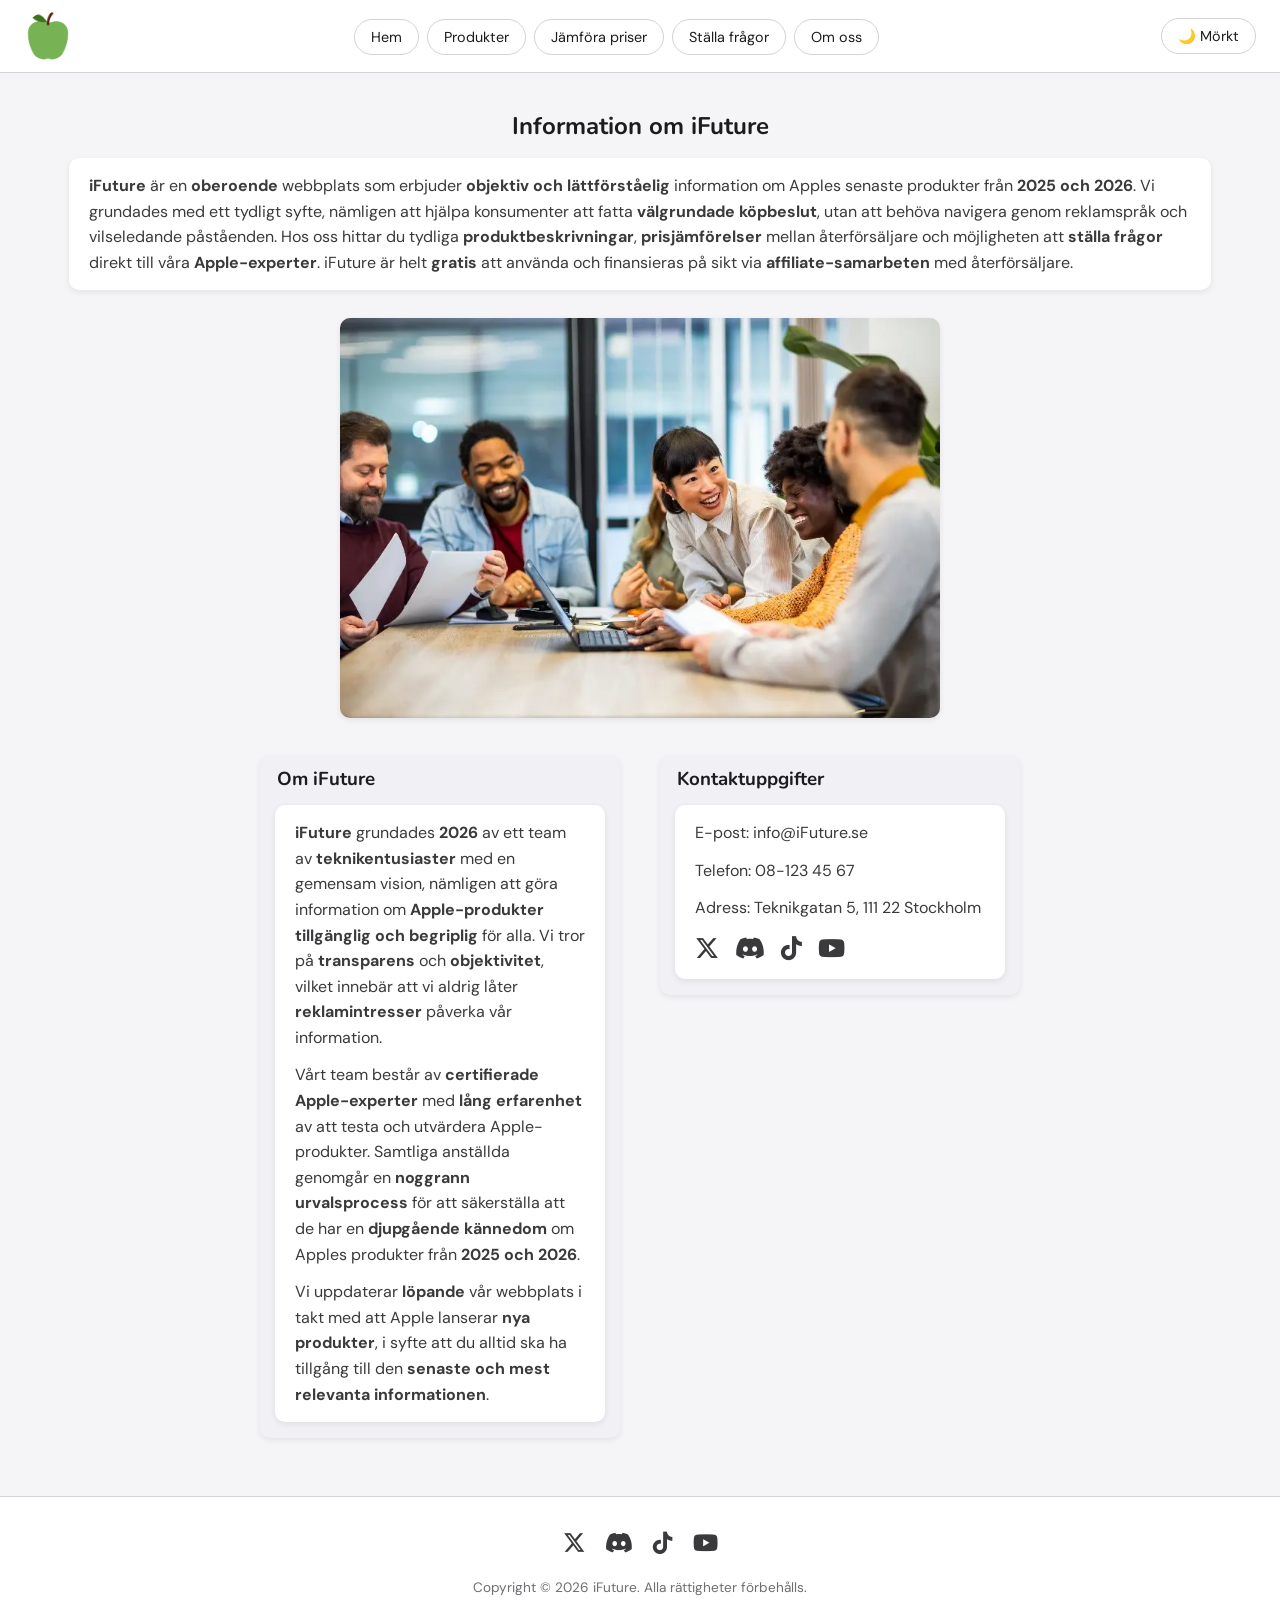
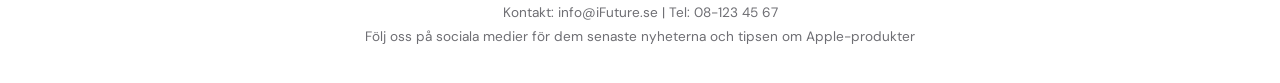
==== commit 560a6378: "Update about_us.html" ====
--- a/about_us.html
+++ b/about_us.html
@@ -47,31 +47,32 @@
         </div>
     </header>
     <main>
-        <!-- INFORMATION OM iFUTURE -->
+        <!-- Sektion för information om iFuture -->
         <section class="info-section">
             <div class="title_2">
                 <h2>Information om iFuture</h2>
             </div>
             <div class="fact">
-                <p>iFuture är en oberoende webbplats som erbjuder objektiv och lättförståelig information om Apples
-                    senaste produkter från 2025 och 2026. Vi grundades med ett tydligt syfte - att hjälpa
-                    konsumenter
-                    att fatta välgrundade köpbeslut utan att behöva navigera genom reklamspråk och vilseledande
-                    påståenden. Hos oss hittar du tydliga produktbeskrivningar, prisjämförelser mellan
-                    återförsäljare
-                    och möjligheten att ställa frågor direkt till våra Apple-experter. iFuture är helt gratis att
-                    använda och finansieras på sikt via affiliate-samarbeten med återförsäljare.
+                <p><strong>iFuture</strong> är en <strong>oberoende</strong> webbplats som erbjuder <strong>objektiv och
+                        lättförståelig</strong> information om Apples senaste produkter från <strong>2025 och
+                        2026</strong>. Vi grundades med ett tydligt syfte, nämligen att hjälpa konsumenter att fatta
+                    <strong>välgrundade köpbeslut</strong>, utan att behöva navigera genom reklamspråk och vilseledande
+                    påståenden. Hos oss hittar du tydliga <strong>produktbeskrivningar</strong>,
+                    <strong>prisjämförelser</strong> mellan återförsäljare och möjligheten att <strong>ställa
+                        frågor</strong> direkt till våra <strong>Apple-experter</strong>. iFuture är helt
+                    <strong>gratis</strong> att använda och finansieras på sikt via
+                    <strong>affiliate-samarbeten</strong> med återförsäljare.
                 </p>
             </div>
         </section>
 
-        <!-- BILD PÅ iFUTURE-TEAMET -->
-        <section class="team-image-section">
+        <!-- Sektion för en bild på iFuture-teamet -->
+        <div class="team-image-section">
             <img class="team-image" src="images/the_team.webp" alt="iFuture-teamet samlat på kontoret" width="800"
-                height="533" loading="lazy" />
-        </section>
+                height="533" loading="lazy">
+        </div>
 
-        <!-- OM iFUTURE OCH KONTAKTUPPGIFTER -->
+        <!-- Sektion för information om iFuture och kontaktuppgifter till dem -->
         <section class="about-contact-section">
 
             <!-- Om iFuture -->
@@ -80,17 +81,21 @@
                     <h3>Om iFuture</h3>
                 </div>
                 <div class="fact">
-                    <p>iFuture grundades 2026 av ett team av teknikentusiaster med en gemensam vision - att göra
-                        information om Apple-produkter tillgänglig och begriplig för alla. Vi tror på transparens
-                        och objektivitet, vilket innebär att vi aldrig låter reklamintresser påverka vår
-                        information.
+                    <p><strong>iFuture</strong> grundades <strong>2026</strong> av ett team av
+                        <strong>teknikentusiaster</strong> med en gemensam vision, nämligen att göra information om
+                        <strong>Apple-produkter tillgänglig och begriplig</strong> för alla. Vi tror på
+                        <strong>transparens</strong> och <strong>objektivitet</strong>, vilket innebär att vi aldrig
+                        låter <strong>reklamintresser</strong> påverka vår information.
                     </p>
-                    <p>Vårt team består av certifierade Apple-experter med lång erfarenhet av att testa och
-                        utvärdera Apple-produkter. Samtliga anställda genomgår en noggrann urvalsprocess för att
-                        säkerställa att de har en djupgående kännedom om Apples produkter från 2025 och 2026.
+                    <p>Vårt team består av <strong>certifierade Apple-experter</strong> med <strong>lång
+                            erfarenhet</strong> av att testa och utvärdera Apple-produkter. Samtliga anställda genomgår
+                        en <strong>noggrann urvalsprocess</strong> för att säkerställa att de har en <strong>djupgående
+                            kännedom</strong> om Apples produkter från <strong>2025 och
+                            2026</strong>.
                     </p>
-                    <p>Vi uppdaterar löpande vår webbplats i takt med att Apple lanserar nya produkter, så att
-                        du alltid har tillgång till den senaste och mest relevanta informationen.
+                    <p>Vi uppdaterar <strong>löpande</strong> vår webbplats i takt med att Apple lanserar <strong>nya
+                            produkter</strong>, i syfte att du alltid ska ha tillgång till den <strong>senaste och mest
+                            relevanta informationen</strong>.
                     </p>
                 </div>
             </div>
@@ -104,7 +109,7 @@
                     <p>E-post: info@iFuture.se</p>
                     <p>Telefon: 08-123 45 67</p>
                     <p>Adress: Teknikgatan 5, 111 22 Stockholm</p>
-                    <!-- Sociala medier-ikoner via Font Awesome, implementeras i vecka 12 med CSS -->
+                    <!-- Sociala medier-ikoner via Font Awesome och CSS -->
                     <div class="social-icons">
                         <a href="https://x.com/?lang=sv" target="_blank" aria-label="iFuture på X"><i
                                 class="fa-brands fa-x-twitter"></i></a>
@@ -142,4 +147,4 @@
     <script src="js/script.js"></script>
 </body>
 
-</html>+</html>
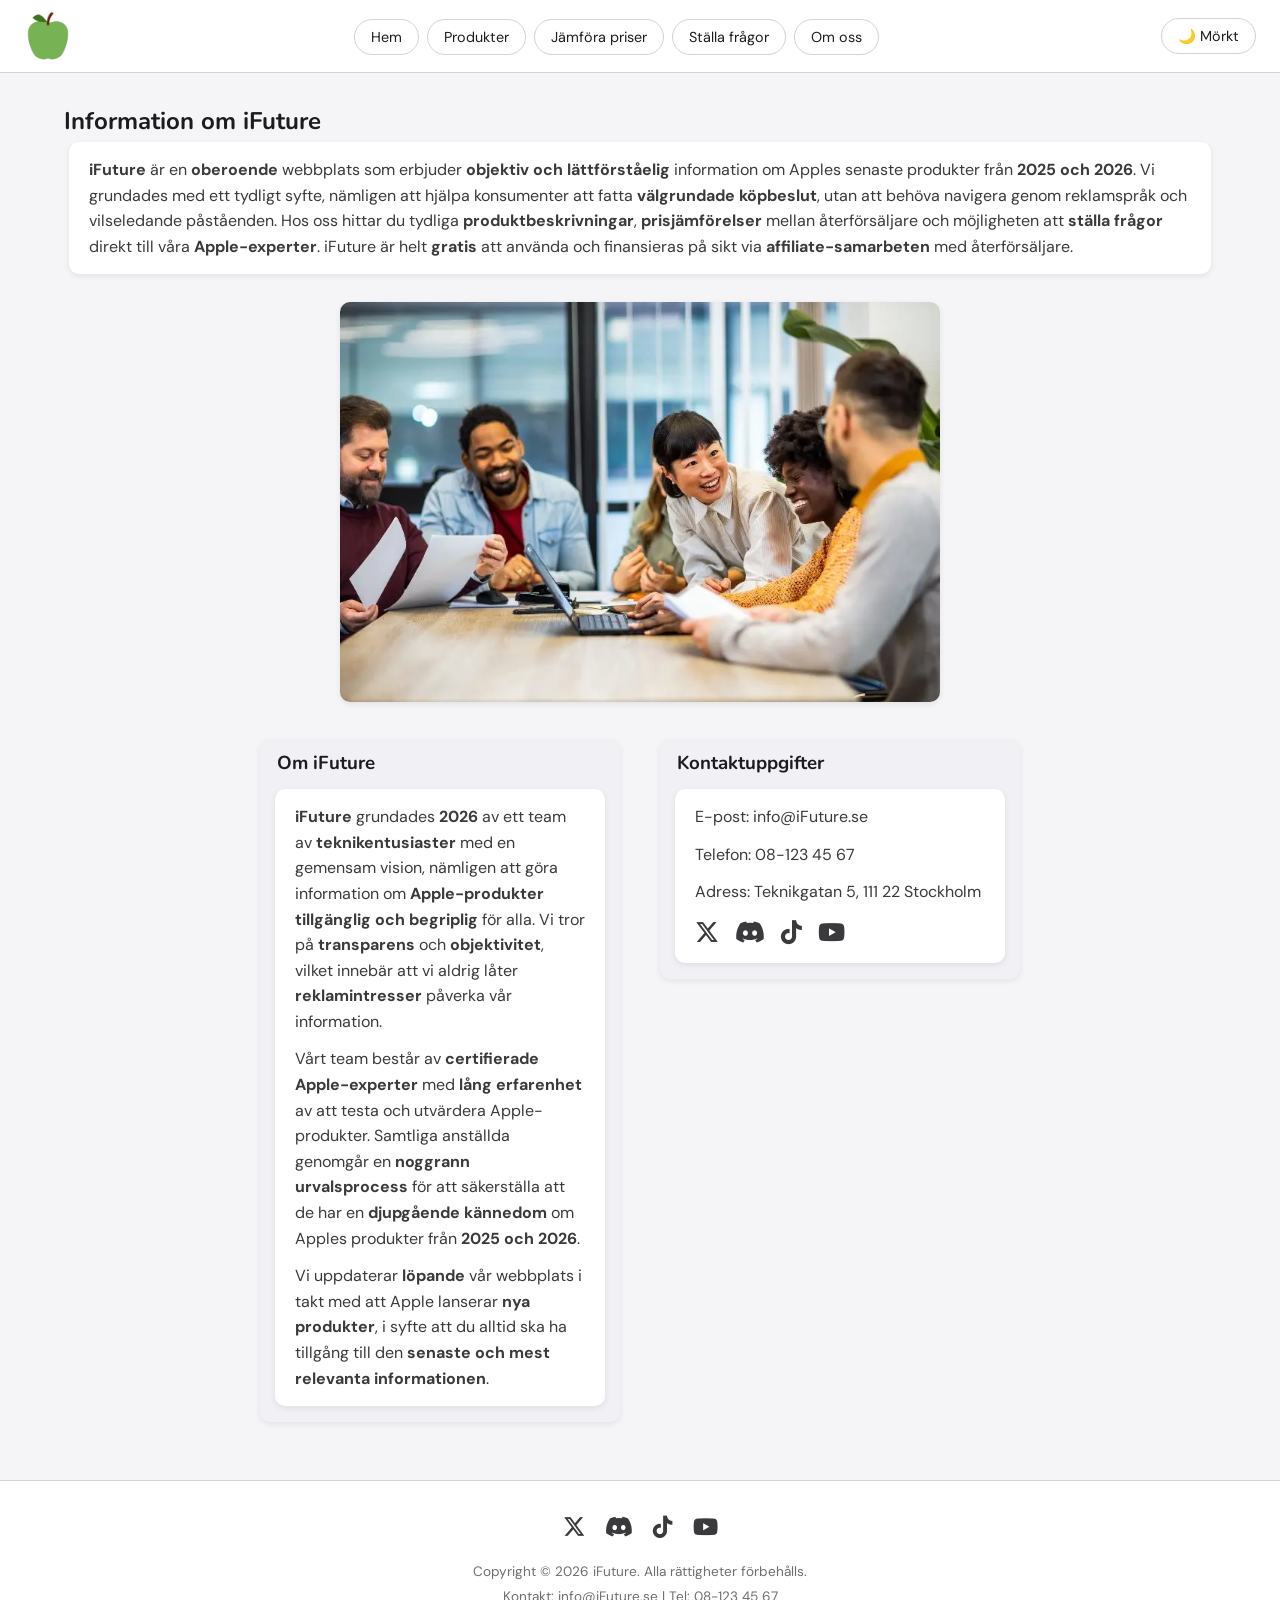
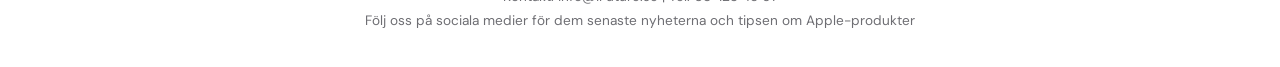
==== commit 444f0f47: "Update about_us.html" ====
--- a/about_us.html
+++ b/about_us.html
@@ -50,7 +50,7 @@
         <!-- Sektion för information om iFuture -->
         <section class="info-section">
             <div class="title_2">
-                <h2>Information om iFuture</h2>
+                <h1>Information om iFuture</h1>
             </div>
             <div class="fact">
                 <p><strong>iFuture</strong> är en <strong>oberoende</strong> webbplats som erbjuder <strong>objektiv och
--- a/css/style.css
+++ b/css/style.css
@@ -1,25 +1,24 @@
 /* ============================================================
-   iFuture – style.css
-   Webbutveckling 1 | Vecka 12: CSS grunddesign
+   iFuture - style.css
 
    TYPSNITT:
-   - 'Nunito'  – displaytypsnitt för rubriker (h1–h3)
-   - 'DM Sans' – brödtexttypsnitt för all övrig text
+   - 'Nunito'  - displaytypsnitt för rubriker (h1-h3)
+   - 'DM Sans' - brödtexttypsnitt för all övrig text
 
    FÄRGER (Apple.com-inspirerade):
-   - #f5f5f7  Ljusgrå      – bakgrundsfärg för body och main
-   - #ffffff  Vit           – kortbakgrunder, fakta-boxar och header
-   - #f0f0f5  Ljusgrå      – alternativ yta för produktkort
-   - #1c1c1e  Nästan svart  – primär textfärg
-   - #3a3a3c  Mörkgrå       – sekundär textfärg
-   - #6e6e73  Grå           – footer-text
-   - #d2d2d7  Ljusgrå       – kantlinjer och avdelare
-   - #0071e3  Apple-blå     – primärknapp och accentfärg
+   - #f5f5f7  Ljusgrå       - bakgrundsfärg för body och main
+   - #ffffff  Vit           - kortbakgrunder, fakta-boxar och header
+   - #f0f0f5  Ljusgrå       - alternativ yta för produktkort
+   - #1c1c1e  Nästan svart  - primär textfärg
+   - #3a3a3c  Mörkgrå       - sekundär textfärg
+   - #6e6e73  Grå           - footer-text
+   - #d2d2d7  Ljusgrå       - kantlinjer och avdelare
+   - #0071e3  Apple-blå     - primärknapp och interaktionsfärg
    ============================================================ */
 
 
 /* ------------------------------------------------------------
-   1. GRUNDSTILAR (Reset och Global)
+   1. Grundstilar (Reset och Global)
    ------------------------------------------------------------ */
 
 /* Nollställer alla element i alla webbläsare */
@@ -34,7 +33,7 @@
 
 /* Grundstil för hela webbsidan */
 body {
-    /* Ljusgrå bakgrundsfärg – Apples standardbakgrund */
+    /* Ljusgrå bakgrundsfärg - Apples standardbakgrund */
     background-color: #f5f5f7;
     /* Nästan svart textfärg */
     color: #1c1c1e;
@@ -60,7 +59,7 @@
     line-height: 1.6;
 }
 
-/* Listor – tar bort bullets globalt */
+/* Listor - tar bort bullets globalt */
 ul {
     /* Tar bort bullets på listor */
     list-style: none;
@@ -86,14 +85,14 @@
 
 
 /* ------------------------------------------------------------
-   2. HEADER
+   2. Header:
       En horisontell rad: logotyp till vänster,
       nav i mitten och mörkt-knapp till höger.
       Logotypen är klickbar och leder till startsidan.
       .name är dold via CSS men bevarad i HTML.
    ------------------------------------------------------------ */
 
-/* Header-container – en horisontell rad */
+/* Header-container - en horisontell rad */
 header {
     /* Vit bakgrundsfärg */
     background-color: #ffffff;
@@ -109,7 +108,7 @@
     padding: 12px 24px;
 }
 
-/* Logotypen – klickbar länk till startsidan */
+/* Logotypen - klickbar länk till startsidan */
 .logo {
     /* Tar bort länkstil */
     text-decoration: none;
@@ -131,7 +130,7 @@
     border-radius: 50%;
 }
 
-/* Döljer webbplatsnamnet "iFuture" – logotypen räcker */
+/* Döljer webbplatsnamnet "iFuture" - logotypen räcker */
 .name {
     /* Döljer elementet helt utan att ta bort det från HTML */
     display: none;
@@ -149,7 +148,7 @@
 .nav ul {
     /* Flexbox för horisontell rad */
     display: flex;
-    /* Radbrytning inaktiveras – alla knappar på samma rad */
+    /* Radbrytning inaktiveras - alla knappar på samma rad */
     flex-wrap: nowrap;
     /* Centrerar länkarna */
     justify-content: center;
@@ -157,7 +156,7 @@
     gap: 8px;
 }
 
-/* Enskilda navigationslänkar – Apple-stil pill-knappar */
+/* Enskilda navigationslänkar - Apple-stil pill-knappar */
 .nav a.button {
     /* Brödtexttypsnitt */
     font-family: 'DM Sans', Arial, Helvetica, sans-serif;
@@ -205,7 +204,7 @@
 
 
 /* ------------------------------------------------------------
-   3. MAIN – GEMENSAMMA SEKTIONSSTILAR
+   3. Main - Gemensamma sektionsstilar 
    ------------------------------------------------------------ */
 
 /* Huvudinnehållet på alla sidor */
@@ -334,13 +333,13 @@
     margin-top: 12px;
 }
 
-/* Länkar i faktaboxen i dark mode */
+/* Länkar i faktaboxen i mörkt läge */
 body.dark-mode .fact a {
     /* Ändrar färgen till ljusare blå för bättre kontrast */
     color: #4da3ff;
 }
 
-/* Fakta-box – informationstext på startsidan */
+/* Fakta-box - informationstext på startsidan */
 .fact {
     /* Brödtexttypsnitt */
     font-family: 'DM Sans', Arial, Helvetica, sans-serif;
@@ -370,7 +369,7 @@
     flex-wrap: wrap;
     /* Jämnar ut höjden på alla kort */
     align-items: stretch;
-    /* Maxbredd – tre kort à 360px + marginaler + gap = ca 1180px */
+    /* Maxbredd - tre kort à 360px + marginaler + gap = ca 1180px */
     max-width: 1180px;
     /* Centrerar raden i main */
     margin-left: auto;
@@ -378,17 +377,17 @@
     margin-right: auto;
 }
 
-/* Enskilt produkt- eller nyhetskort – tre per rad på desktop */
+/* Enskilt produkt- eller nyhetskort - tre per rad på desktop */
 .product-item {
     /* Flexbox för vertikal layout inuti kortet */
     display: flex;
     /* Staplar innehållet i kortet vertikalt */
     flex-direction: column;
-    /* Växer och krymper lika – grunden för tre per rad */
+    /* Växer och krymper lika - grunden för tre per rad */
     flex: 1 1 0;
-    /* Minsta bredd – under denna bryts till färre per rad */
+    /* Minsta bredd - under denna bryts till färre per rad */
     min-width: 280px;
-    /* Maxbredd – håller korten lagom breda */
+    /* Maxbredd - håller korten lagom breda */
     max-width: 360px;
     /* Yttre marginal runt boxarna */
     margin: 10px;
@@ -412,9 +411,9 @@
     margin-bottom: 8px;
 }
 
-/* Fakta-box inuti produktkortet – beskrivningstext */
+/* Fakta-box inuti produktkortet - beskrivningstext */
 .product-item .fact {
-    /* Tar tillgänglig höjd – fyller utrymmet i kortet */
+    /* Tar tillgänglig höjd - fyller utrymmet i kortet */
     flex: 1;
     /* Avstånd nedanför fakta-boxen till nästa box */
     margin-bottom: 6px;
@@ -430,7 +429,7 @@
 
 
 /* ------------------------------------------------------------
-   4. PRODUKTKORT – BILD OCH KNAPPAR
+   4. Produktkort - Bild och knappar:
       Bild på egen rad, knappar staplade under.
       Allt inuti .fact-boxen så det hålls ihop.
    ------------------------------------------------------------ */
@@ -451,7 +450,7 @@
     padding-top: 12px;
 }
 
-/* Produktbild – tar full bredd inuti boxen */
+/* Produktbild - tar full bredd inuti boxen */
 .product-bottom img {
     /* Full bredd */
     width: 100%;
@@ -527,9 +526,9 @@
 
 
 /* ------------------------------------------------------------
-   5. KNAPPAR – APPLE-STIL
+   5. Knappar - Apple-stil:
       Pill-form, sekundärknapp (outline) och
-      primärknapp (fylld blå för Köp hos Apple).
+      primärknapp (fylld blå för "Köp hos Apple").
    ------------------------------------------------------------ */
 
 /* Gemensam bas för alla knappar med klassen .btn */
@@ -560,7 +559,7 @@
     border: 1px solid #0071e3;
 }
 
-/* Primärknapp – "Köp hos Apple" identifieras via target="_blank" */
+/* Primärknapp - "Köp hos Apple" identifieras via target="_blank" */
 .btn[target="_blank"] {
     /* Fylld Apple-blå bakgrundsfärg */
     background-color: #0071e3;
@@ -594,7 +593,7 @@
 
 
 /* ------------------------------------------------------------
-   6. index.html – STARTSIDAN
+   6. index.html - Startsidan
    ------------------------------------------------------------ */
 
 /* Informationssektionen */
@@ -617,7 +616,7 @@
 
 
 /* ------------------------------------------------------------
-   7. products.html – PRODUKTSIDAN
+   7. products.html - Produktsidan
    ------------------------------------------------------------ */
 
 /* Container för sökfältet */
@@ -654,8 +653,8 @@
 
 
 /* ------------------------------------------------------------
-   8. price_matching.html – JÄMFÖRA PRISER-SIDAN
-      Innehåll implementeras i vecka 17 med JavaScript.
+   8. price_matching.html - Jämför priser-sidan:
+      Innehåll implementeras med JavaScript.
    ------------------------------------------------------------ */
 
 /* Container för sektionen */
@@ -663,17 +662,6 @@
     /* Avstånd nedanför sektionen */
     margin-bottom: 28px;
 }
-
-/* ============================================================
-   TILLÄGG TILL style.css – Sektion 8: price_matching.html
-   Klistra in detta block under den befintliga kommentaren
-   "8. price_matching.html – JÄMFÖRA PRISER-SIDAN"
-   ============================================================ */
-
-
-/* ------------------------------------------------------------
-   8. price_matching.html – JÄMFÖRA PRISER-SIDAN
-   ------------------------------------------------------------ */
 
 /* Container för sektionen */
 .price_matching-section {
@@ -738,7 +726,7 @@
 .pm-search-input {
     /* Tar upp allt tillgängligt utrymme */
     flex: 1;
-    /* Tar bort kantlinjen – wrappern har kantlinjen */
+    /* Tar bort kantlinjen - wrappern har kantlinjen */
     border: none;
     /* Genomskinlig bakgrund */
     background-color: transparent;
@@ -750,7 +738,7 @@
     font-size: 0.95rem;
     /* Nästan svart textfärg */
     color: #1c1c1e;
-    /* Tar bort fokusring – wrappern hanterar det */
+    /* Tar bort fokusring - wrappern hanterar det */
     outline: none;
     /* Pill-form på vänster sida */
     border-radius: 980px 0 0 980px;
@@ -859,7 +847,7 @@
 
 
 /* ------------------------------------------------------------
-   LADDNINGSINDIKATOR
+   Laddningsindikatorn
    ------------------------------------------------------------ */
 
 /* Laddningsindikatorns container */
@@ -918,7 +906,7 @@
 
 
 /* ------------------------------------------------------------
-   FELMEDDELANDE
+   Felmeddelande
    ------------------------------------------------------------ */
 
 /* Felmeddelande-container */
@@ -952,7 +940,7 @@
 
 
 /* ------------------------------------------------------------
-   RESULTATSEKTIONEN – RUBRIK OCH META
+   Resultatsektionen - Produktrubrik och kortfattad tilläggsinformation 
    ------------------------------------------------------------ */
 
 /* Resultat-container */
@@ -969,8 +957,10 @@
     margin-bottom: 20px;
 }
 
-/* Produktrubrik i resultatsektion */
-.pm-result-header h3 {
+/* Produktrubrik i resultatsektion - används av div#pm-product-name
+   som ersätter h3-taggen för att undvika validatorvarning om tom rubrik.
+   Ger samma visuella stil som h3 hade */
+.pm-result-header .pm-product-title {
     /* Displaytypsnitt */
     font-family: 'Nunito', Arial, Helvetica, sans-serif;
     /* Textstorlek */
@@ -993,7 +983,7 @@
 
 
 /* ------------------------------------------------------------
-   PRISTABELL
+   Pristabell
    ------------------------------------------------------------ */
 
 /* Wrapper för att möjliggöra horisontell scroll på liten skärm */
@@ -1078,7 +1068,7 @@
     transition: background-color 0.15s;
 }
 
-/* Billigaste raden – framhävd med guld-bakgrund */
+/* Billigaste raden - framhävd med guld-bakgrund */
 .pm-row--cheapest {
     /* Ljusgul bakgrundsfärg */
     background-color: #fffbeb !important;
@@ -1118,7 +1108,7 @@
 
 /* Länkknapp till butiken */
 .pm-store-link {
-    /* Tar bort block-displayen – tabellcellen hanterar layouten */
+    /* Tar bort block-displayen - tabellcellen hanterar layouten */
     display: inline-flex;
     /* Centrerar ikon och text */
     align-items: center;
@@ -1132,7 +1122,7 @@
 
 
 /* ------------------------------------------------------------
-   LAGERSTATUS-BADGE
+   Lagerstatus-badge
    ------------------------------------------------------------ */
 
 /* Gemensam bas för lagerstatus-badge */
@@ -1173,7 +1163,7 @@
 
 
 /* ------------------------------------------------------------
-   ANSVARSFRISKRIVNING UNDER TABELLEN
+   Ansvarsfirskrivning under tabellen 
    ------------------------------------------------------------ */
 
 /* Ansvarsfriskrivning */
@@ -1190,7 +1180,7 @@
 
 
 /* ------------------------------------------------------------
-   HJÄLPKLASS: visuellt dold men läsbar av skärmläsare
+   Hjälpklass: Visuellt dold men läsbar av skärmläsare
    ------------------------------------------------------------ */
 
 /* Döljer text visuellt men behåller den för skärmläsare */
@@ -1208,7 +1198,7 @@
     /* Döljer innehåll som flödar utanför */
     overflow: hidden;
     /* Beskär innehållet */
-    clip: rect(0, 0, 0, 0);
+    clip-path: inset(50%);
     /* Förhindrar radbrytning */
     white-space: nowrap;
     /* Tar bort elementet ur layoutflödet */
@@ -1217,7 +1207,7 @@
 
 
 /* ------------------------------------------------------------
-   DARK MODE – prisjämförelsewebbsidan
+   Mörk läge - Prisjämförelsewebbsidan
    ------------------------------------------------------------ */
 
 /* Sökfält-wrapper i mörkt läge */
@@ -1307,8 +1297,8 @@
     color: #f5f5f7;
 }
 
-/* Produktrubrik i mörkt läge */
-body.dark-mode .pm-result-header h3 {
+/* Produktrubrik-div i mörkt läge */
+body.dark-mode .pm-result-header .pm-product-title {
     /* Ljus textfärg */
     color: #f5f5f7;
 }
@@ -1328,8 +1318,7 @@
 }
 
 /* ------------------------------------------------------------
-   9. questions.html – STÄLLA FRÅGOR-SIDAN
-      Formuläret byggs och stilas i vecka 16.
+   9. questions.html - Ställa frågor-sidan
    ------------------------------------------------------------ */
 
 /* Huvudrubrik ovanför formuläret */
@@ -1404,7 +1393,7 @@
     color: #1c1c1e;
 }
 
-/* Kön-sektionen inuti ett fält – tar bort dubbel kantlinje */
+/* Kön-sektionen inuti ett fält - tar bort dubbel kantlinje */
 .radio-fieldset {
     /* Tar bort standardkantlinjen på fieldset */
     border: none;
@@ -1805,7 +1794,7 @@
 
 
 /* ------------------------------------------------------------
-   MÖRKT LÄGE – Formulär
+   Mörkt läge - Formulär
    ------------------------------------------------------------ */
 
 /* Yttre rutan i mörkt läge */
@@ -1889,7 +1878,7 @@
 }
 
 /* ------------------------------------------------------------
-   10. about_us.html – OM OSS-SIDAN
+   10. about_us.html - Om oss-sidan
    ------------------------------------------------------------ */
 
 /* Sektionen med teambilden */
@@ -1951,15 +1940,15 @@
 }
 
 /* ------------------------------------------------------------
-   11. FOOTER
-       Vit bakgrund – samma som headern.
+   11. Footer:
+       Vit bakgrund, samma som headern.
    ------------------------------------------------------------ */
 
 /* Sidfot */
 footer {
     /* Brödtexttypsnitt */
     font-family: 'DM Sans', Arial, Helvetica, sans-serif;
-    /* Vit bakgrundsfärg – matchar headern */
+    /* Vit bakgrundsfärg - matchar headern */
     background-color: #ffffff;
     /* Subtil grå linje längst upp */
     border-top: 1px solid #d2d2d7;
@@ -2046,7 +2035,7 @@
 }
 
 /* ============================================================
-   12. MÖRKT LÄGE – FÖRBERETT FÖR JAVASCRIPT (VECKA 17)
+   12. Mörkt läge:
        JavaScript lägger till klassen .dark-mode på <body>.
    ============================================================ */
 
@@ -2126,14 +2115,12 @@
     border-color: #2997ff;
 }
 
-/* Primärknapp i mörkt läge – behåller sin blå fyllning */
+/* Primärknapp i mörkt läge - behåller sin blå fyllning */
 body.dark-mode .btn[target="_blank"] {
     /* Apple-blå bakgrund bevaras */
     background-color: #0071e3;
     /* Vit textfärg bevaras */
     color: #ffffff;
-    /* Kantlinje matchar bakgrunden */
-    border-color: #0071e3;
 }
 
 /* Emoji-knapp i mörkt läge */
@@ -2175,10 +2162,10 @@
 }
 
 /* ------------------------------------------------------------
-   HAMBURGERMENY – grundstilar (dold på desktop)
+   Hamburgermeny - Grundstilar (dold på desktop och surfplatta)
    ------------------------------------------------------------ */
 
-/* Hamburgerknappen – dold på desktop, visas på mobil */
+/* Hamburgerknappen - dold på desktop, visas på mobil */
 .hamburger {
     /* Döljer hamburgaren på desktop */
     display: none;
@@ -2218,11 +2205,86 @@
     background-color: #f5f5f7;
 }
 
+/* Skicka-knappen i mörkt läge */
+body.dark-mode .btn-submit {
+    /* Vit textfärg för bättre kontrast mot blå bakgrund */
+    color: #ffffff;
+    /* Något ljusare blå för bättre synlighet i mörkt läge */
+    background-color: #2997ff;
+}
+
 /* ============================================================
-   13. RESPONSIV DESIGN – MEDIA QUERIES
-       Tre brytpunkter: 1366px (desktop), 768px (surfplatta),
+   13. Responsiv design - Media Queries: 
+       Tre brytpunkter: 1366px (desktop), 768px (surfplatta) och
        375px (mobil)
    ============================================================ */
+
+/* ------------------------------------------------------------
+   Hamburgermeny: 900px och mindre aktiverar hamburgermenyn när nav-knapparna inte får plats
+   ------------------------------------------------------------ */
+
+@media (max-width: 900px) {
+
+    /* Headern tillåter radbrytning och därav faller nav ner på en egen rad */
+    header {
+        /* Tillåter radbrytning */
+        flex-wrap: wrap;
+    }
+
+    /* Hamburgerknappen visas och placeras längst upp till höger */
+    .hamburger {
+        /* Visar hamburgaren som en flexrad */
+        display: flex;
+        /* Placerar hamburgaren längst till höger */
+        order: 3;
+    }
+
+    /* Logotypen tar upp mellanrummet och flyttar knapparna till höger */
+    .logo {
+        /* Tar upp allt tillgängligt utrymme */
+        flex: 1;
+    }
+
+    /* Nav döljs och öppnas med JavaScript */
+    .nav {
+        /* Placerar nav sist, i syfte att den ska falla ner på sin egna rad */
+        order: 4;
+        /* Tar full bredd, i syfte att den ska hamna på sin egna rad */
+        width: 100%;
+        /* Döljs tills JavaScript lägger till .nav-open */
+        display: none;
+        /* Avstånd ovanför nav-menyn */
+        margin-top: 12px;
+    }
+
+    /* Nav-menyn visas när JavaScript lägger till klassen */
+    .nav.nav-open {
+        /* Visar nav-menyn */
+        display: block;
+    }
+
+    /* Nav-länkarna staplas vertikalt */
+    .nav ul {
+        /* Staplar länkarna vertikalt */
+        flex-direction: column;
+        /* Sträcker länkarna till full bredd */
+        align-items: stretch;
+        /* Avstånd mellan länkarna */
+        gap: 6px;
+    }
+
+    /* Enskilda nav-länkar */
+    .nav a.button {
+        /* Gör länken till ett blockelement */
+        display: block;
+        /* Centrerar texten */
+        text-align: center;
+        /* Textstorlek */
+        font-size: 0.95rem;
+        /* Inre utfyllnad */
+        padding: 10px 16px;
+    }
+}
 
 /* ------------------------------------------------------------
    Surfplatta: 768px och mindre
@@ -2408,7 +2470,7 @@
         justify-content: center;
     }
 
-    /* Produktkorten tar full bredd – ett kort per rad */
+    /* Produktkorten tar full bredd - ett kort per rad */
     .product-item {
         /* Ett kort per rad på mobil */
         flex: 1 1 100%;
@@ -2513,4 +2575,4 @@
     .pm-description p {
         text-align: center;
     }
-}+}
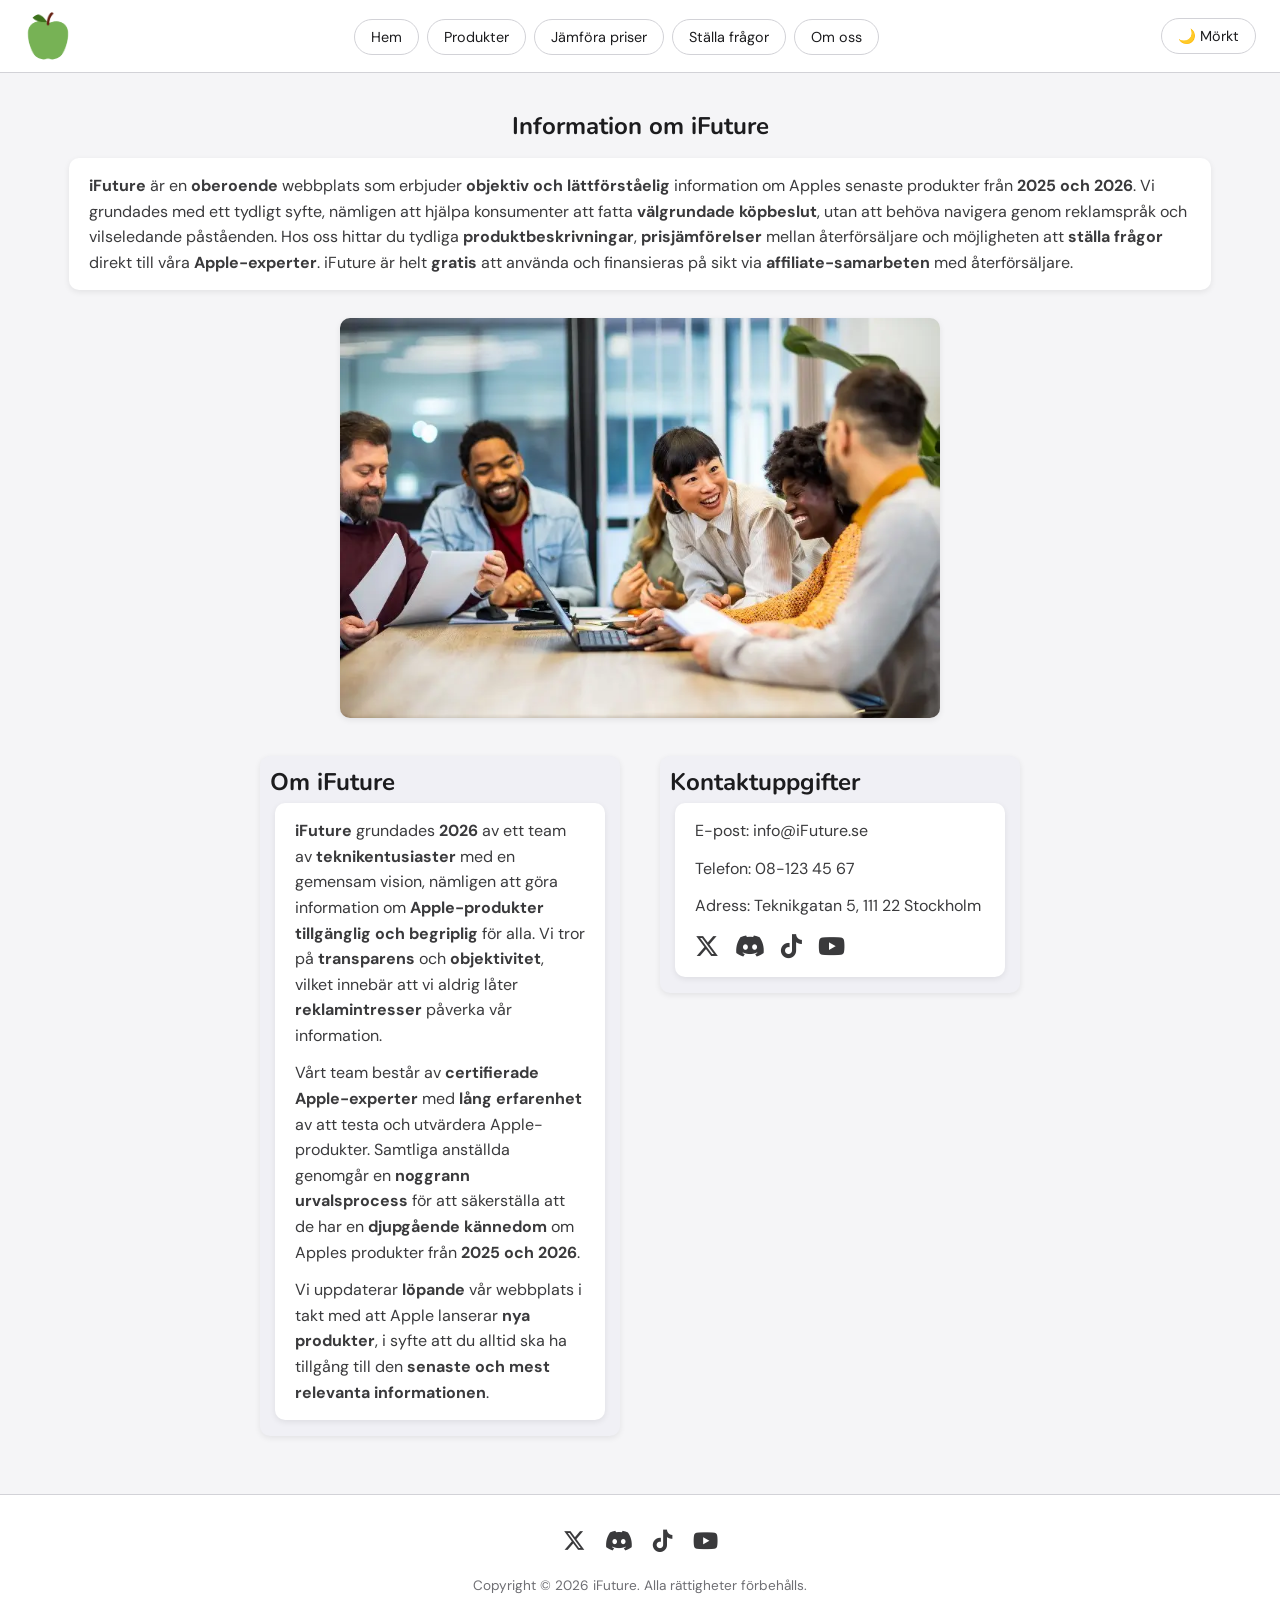
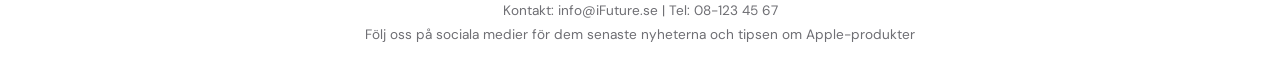
==== commit 742524ac: "Update about_us.html" ====
--- a/about_us.html
+++ b/about_us.html
@@ -78,7 +78,7 @@
             <!-- Om iFuture -->
             <div class="product-item">
                 <div class="title_3">
-                    <h3>Om iFuture</h3>
+                    <h2>Om iFuture</h2>
                 </div>
                 <div class="fact">
                     <p><strong>iFuture</strong> grundades <strong>2026</strong> av ett team av
@@ -103,7 +103,7 @@
             <!-- Kontaktuppgifter -->
             <div class="product-item">
                 <div class="title_3">
-                    <h3>Kontaktuppgifter</h3>
+                    <h2>Kontaktuppgifter</h2>
                 </div>
                 <div class="fact">
                     <p>E-post: info@iFuture.se</p>
--- a/css/style.css
+++ b/css/style.css
@@ -217,7 +217,8 @@
     padding: 32px 24px 48px;
 }
 
-/* Sektionsrubrik (h2) */
+/* Sektionsrubrik (h1 och h2) */
+.title_2 h1,
 .title_2 h2 {
     /* Displaytypsnitt */
     font-family: 'Nunito', Arial, Helvetica, sans-serif;
